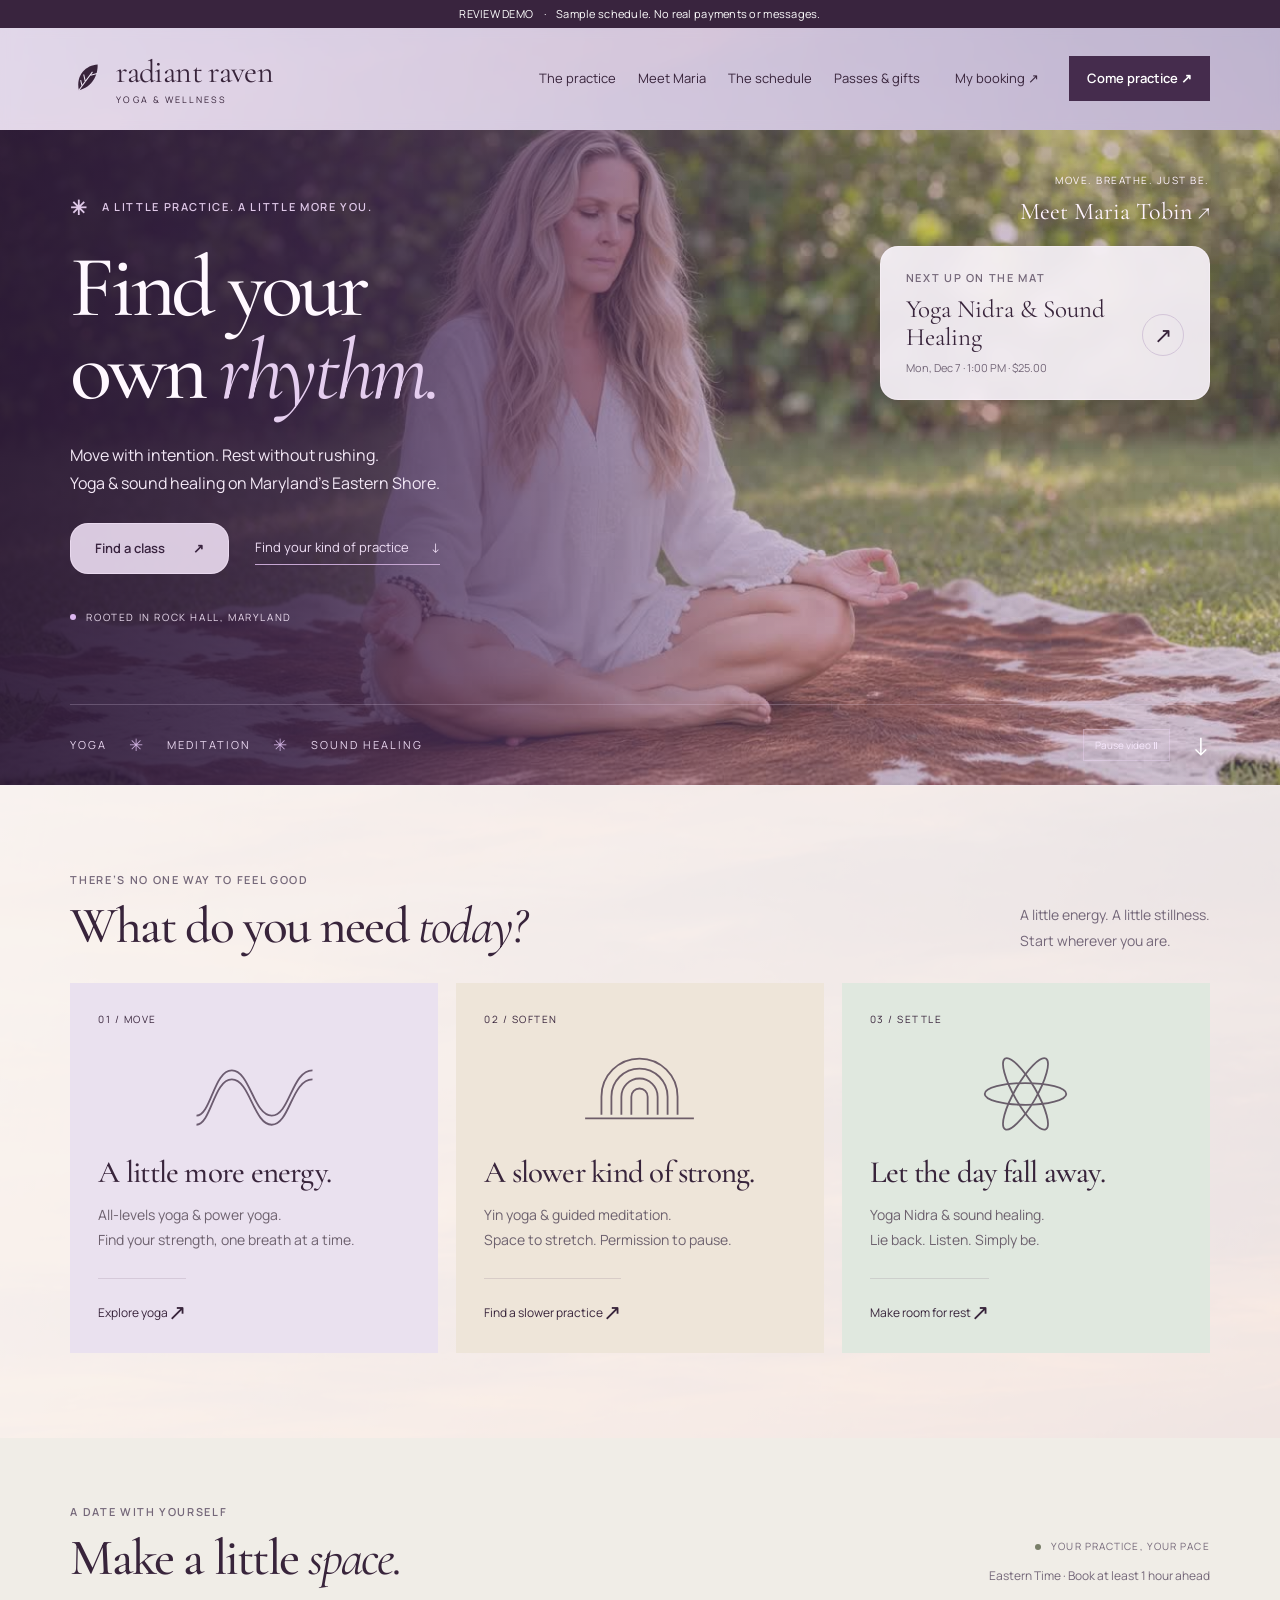
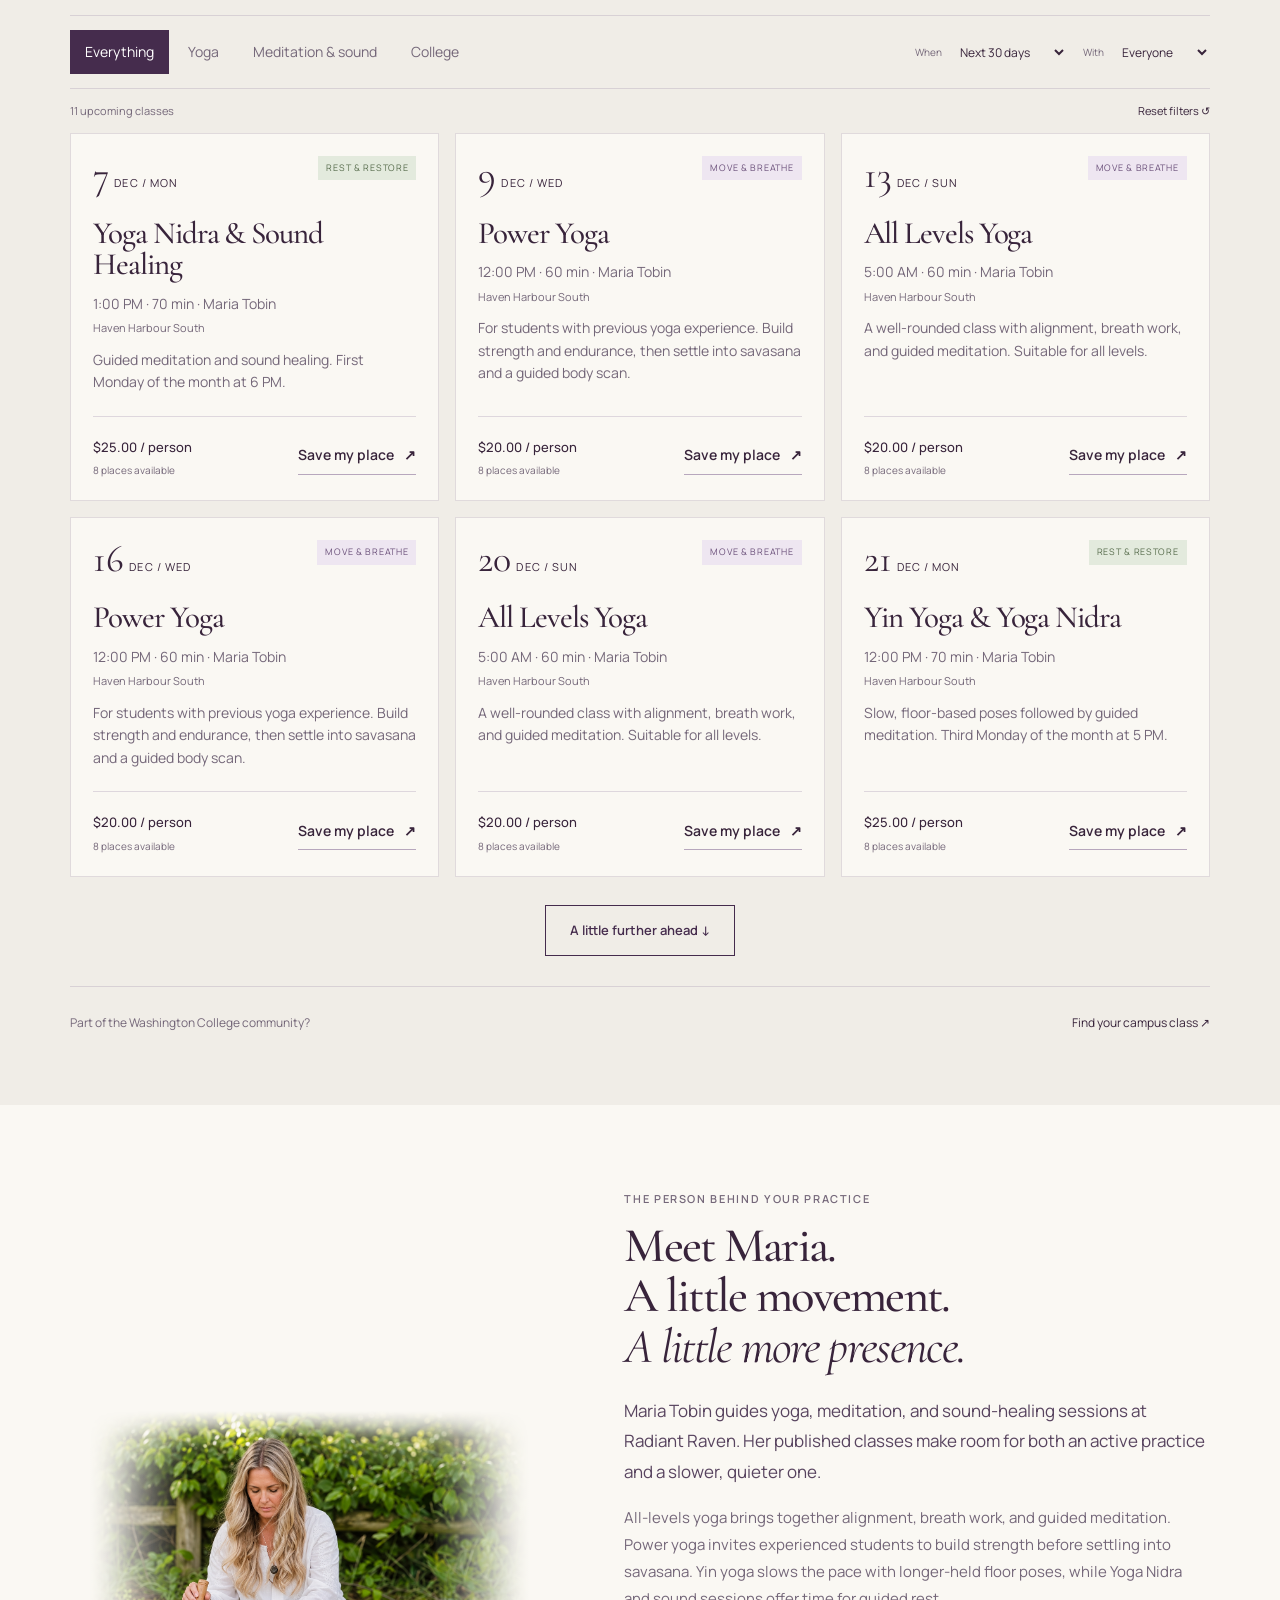
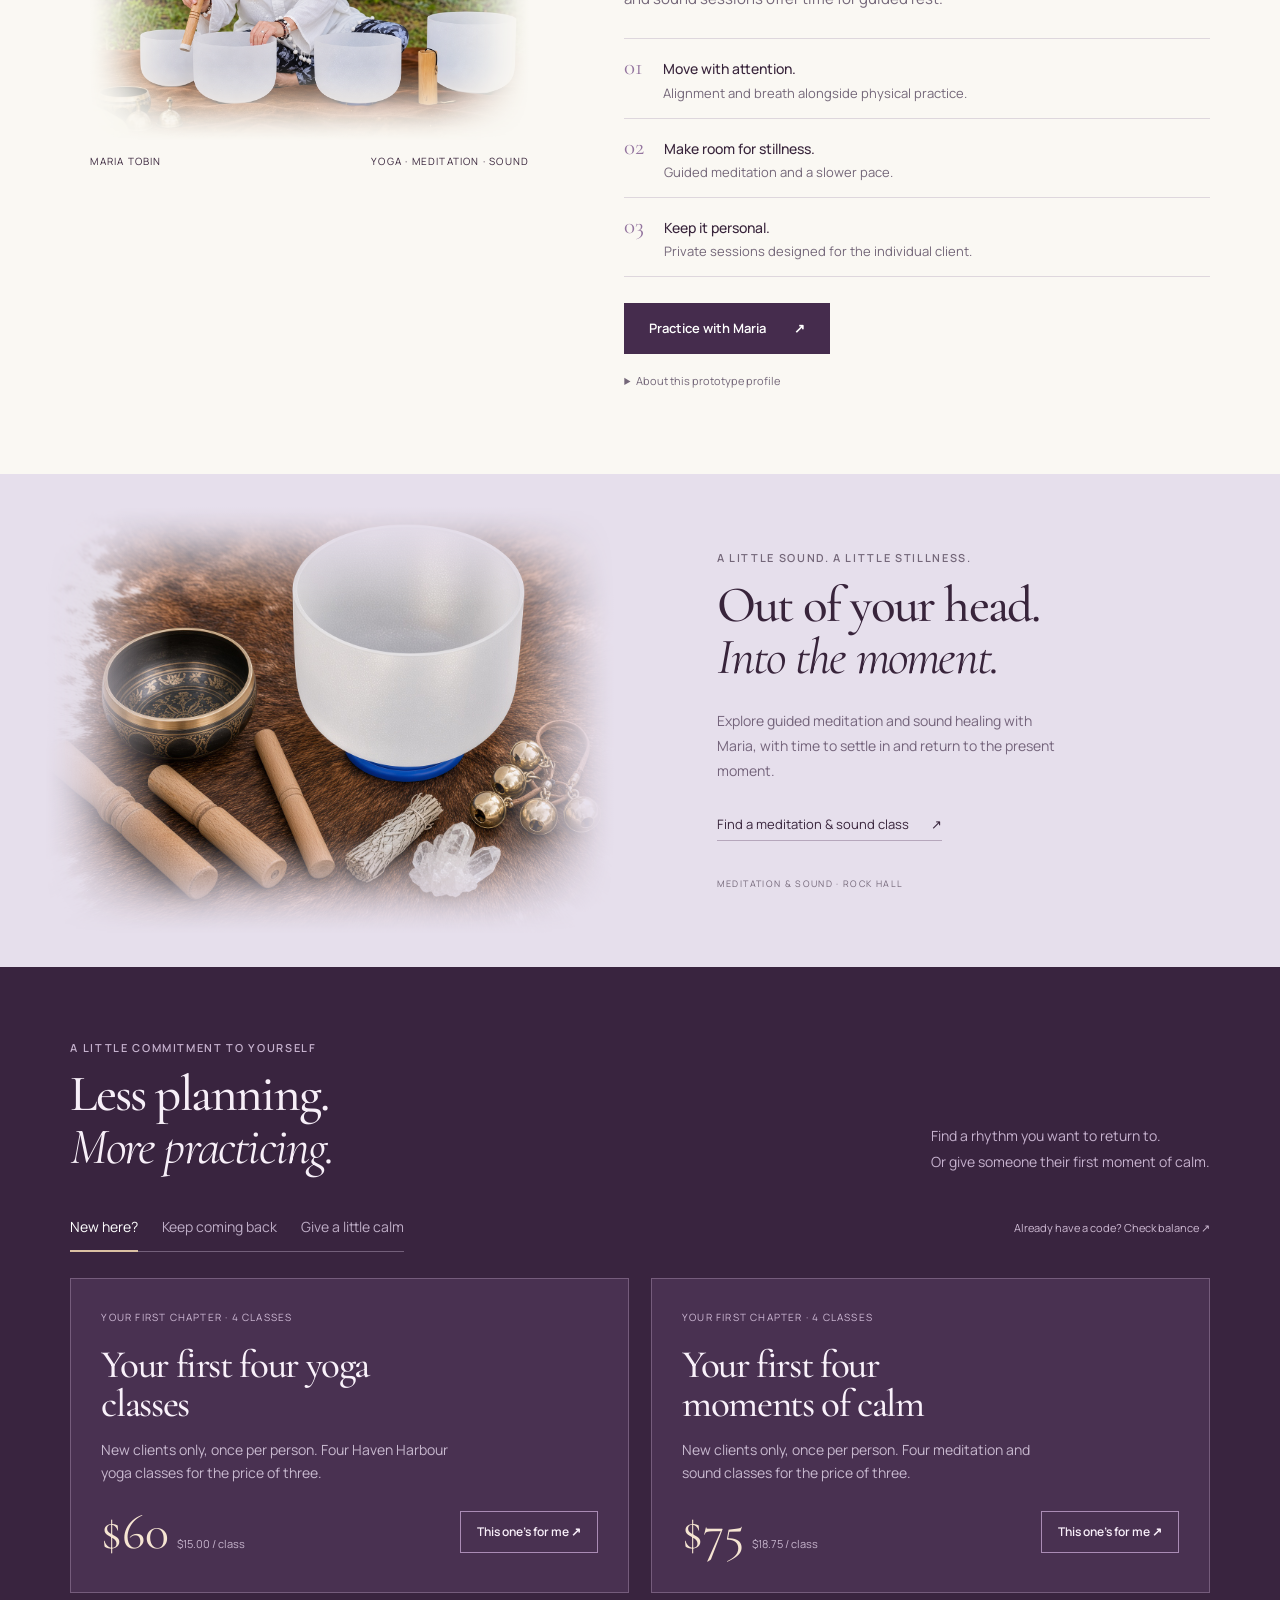
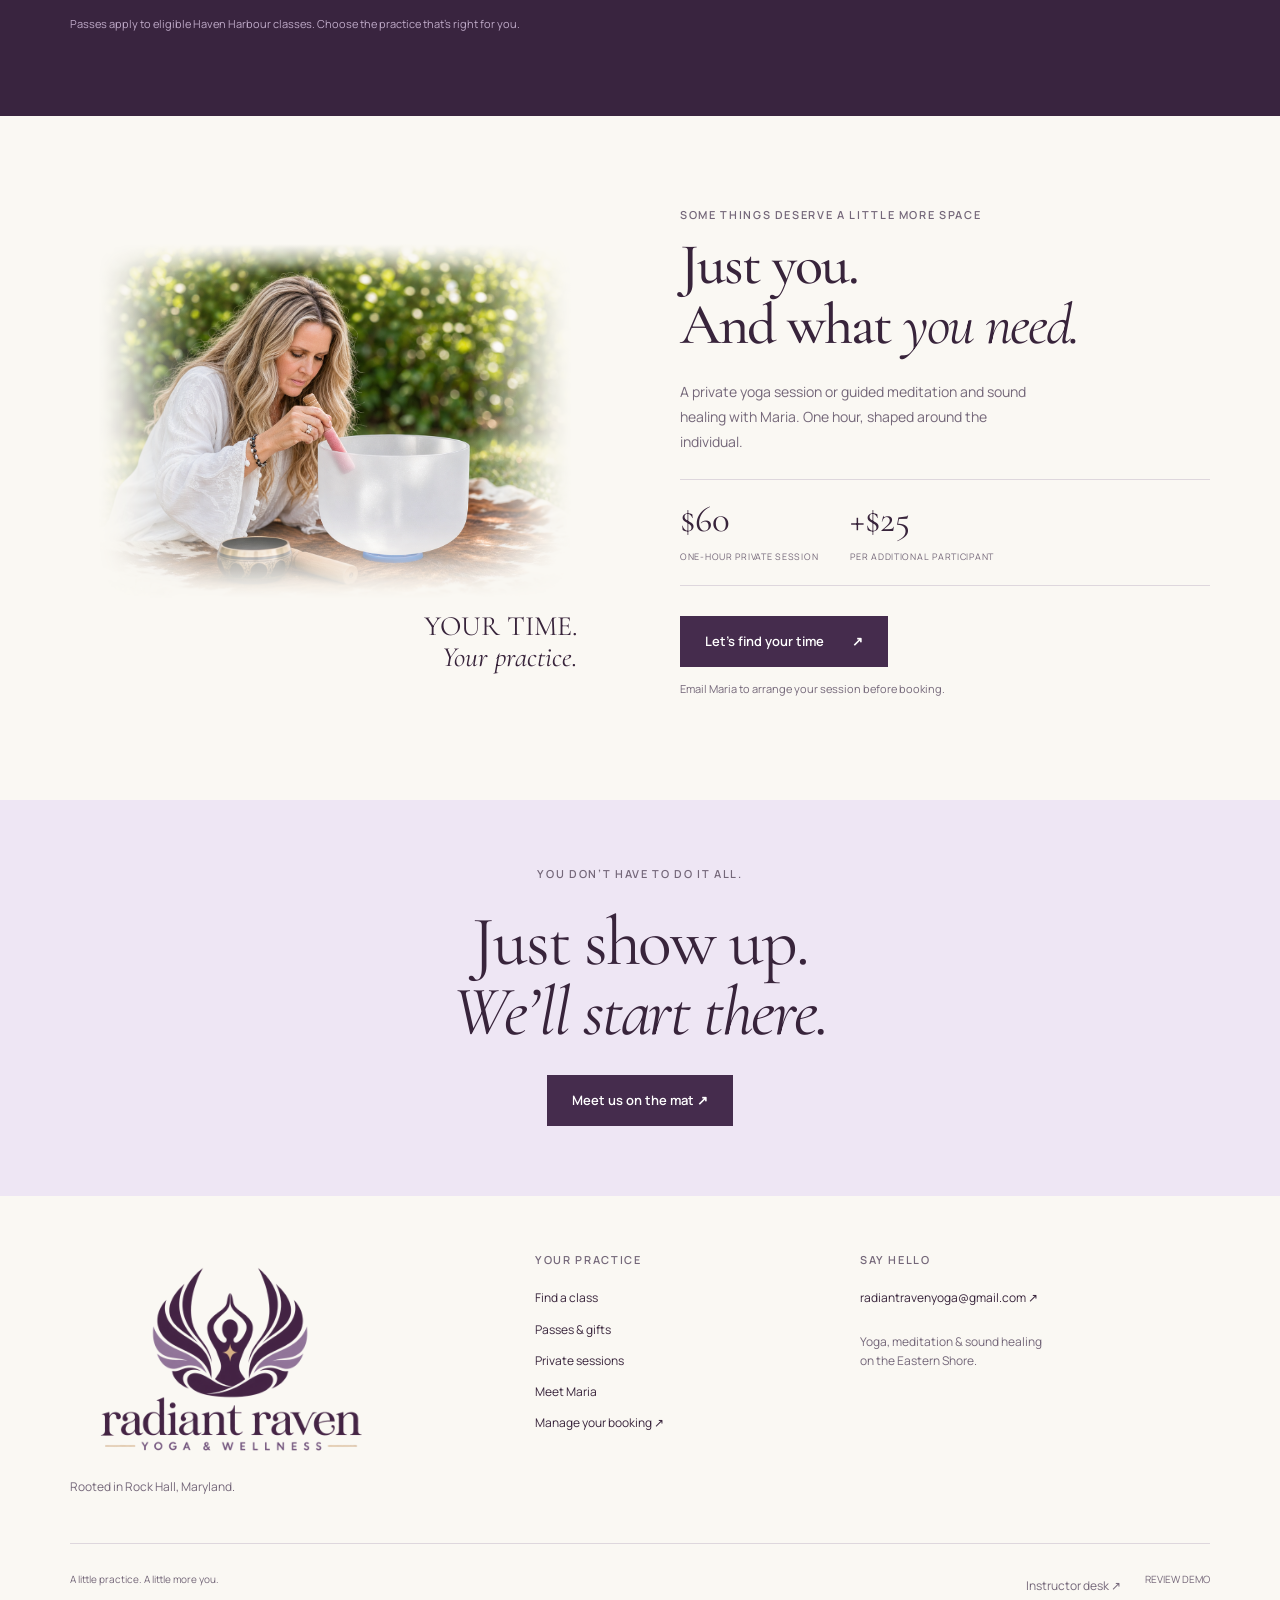
==== index.html @ 820255fc "Publish Radiant Raven client demo" ====
<!doctype html>
<html lang="en"><head><meta name="robots" content="noindex,nofollow"><meta charset="utf-8"><meta name="viewport" content="width=device-width,initial-scale=1"><title>Radiant Raven · Find your own rhythm</title><meta name="description" content="Yoga, meditation and sound healing by the water in Rock Hall, Maryland. Find your practice and reserve a class."><link rel="icon" href="./assets/favicon.svg"><link rel="stylesheet" href="./style.css"><link rel="stylesheet" href="./makeover.css"></head>
<body class="rr-makeover"><div class="preview-banner">REVIEW DEMO <span>·</span> Sample schedule. No real payments or messages.</div>
<div class="atmosphere"><div class="cloud-parallax" aria-hidden="true"><div class="cloud-drift"></div></div><div class="sky-tint" aria-hidden="true"></div><header class="site-header"><a class="brand" href="./index.html" aria-label="Radiant Raven home"><svg class="raven-mark" viewBox="0 0 48 48" aria-hidden="true"><path d="M10 38C8 17 24 6 39 7c-1 13-10 29-29 31Z" fill="currentColor"/><path d="m10 38 21-22M20 28l-1-10m9 2 9-1M15 33l-1-8" fill="none" stroke="#eee6f4" stroke-width="1.4"/></svg><span>radiant raven<small>YOGA & WELLNESS</small></span></a><nav aria-label="Main navigation"><a href="#practice">The practice</a><a href="#about">Meet Maria</a><a href="#schedule">The schedule</a><a href="#passes">Passes & gifts</a></nav><button class="quiet" id="manage">My booking <span>↗</span></button><a class="button header-book" href="#schedule">Come practice ↗</a></header>
<section class="reveal-hero video-hero" aria-labelledby="hero-title"><div class="hero-video-backdrop" aria-hidden="true"><video id="hero-video" autoplay muted loop playsinline preload="metadata" poster="./assets/hero-video-poster-v1.jpg"><source src="./assets/radient-yoga-banner.mp4" type="video/mp4"></video></div><div class="hero-purple-wash" aria-hidden="true"></div><div class="hero-text-shade" aria-hidden="true"></div><div class="hero-copy"><p class="eyebrow"><span class="tiny-sun">✳</span> A LITTLE PRACTICE. A LITTLE MORE YOU.</p><h1 id="hero-title">Find your<br>own <em>rhythm.</em></h1><p class="hero-description">Move with intention. Rest without rushing.<br>Yoga & sound healing on Maryland’s Eastern Shore.</p><div class="hero-actions"><a class="button" href="#schedule">Find a class <span>↗</span></a><a class="text-link" href="#practice">Find your kind of practice <span>↓</span></a></div><div class="hero-location"><span class="location-dot"></span> ROOTED IN ROCK HALL, MARYLAND</div></div><div class="hero-visual video-hero-aside"><div class="video-founder-label"><span>MOVE. BREATHE. JUST BE.</span><a href="#about">Meet Maria Tobin ↗</a></div><div class="next-practice" id="next-practice"><span class="eyebrow">YOUR NEXT MOMENT</span><p>Finding the next class…</p></div></div><div class="hero-bottom"><span>YOGA</span><i>✳</i><span>MEDITATION</span><i>✳</i><span>SOUND HEALING</span><button class="motion-toggle" id="motion-toggle" aria-pressed="false">Pause video <span>Ⅱ</span></button><a href="#practice" aria-label="Explore your practice">↓</a></div></section>
<section id="practice" class="practice-section"><div class="section-top"><div><p class="eyebrow">THERE’S NO ONE WAY TO FEEL GOOD</p><h2>What do you need <em>today?</em></h2></div><p class="section-description">A little energy. A little stillness.<br>Start wherever you are.</p></div><div class="practice-grid"><button class="practice-card move" data-practice="yoga"><span class="practice-number">01 / MOVE</span><svg viewBox="0 0 160 90" aria-hidden="true"><path d="M16 70c16 0 19-50 39-50s24 50 44 50 22-50 45-50M16 80c16 0 19-50 39-50s24 50 44 50 22-50 45-50" fill="none" stroke="currentColor" stroke-width="2"/></svg><h3>A little more energy.</h3><p>All-levels yoga & power yoga.<br>Find your strength, one breath at a time.</p><span class="practice-link">Explore yoga <b>↗</b></span></button><button class="practice-card soften" data-service="yin"><span class="practice-number">02 / SOFTEN</span><svg viewBox="0 0 160 90" aria-hidden="true"><path d="M20 73h120M38 69V49a42 42 0 0 1 84 0v20M49 69V49a31 31 0 0 1 62 0v20M60 69V49a20 20 0 0 1 40 0v20M71 69V49a9 9 0 0 1 18 0v20" fill="none" stroke="currentColor" stroke-width="2"/></svg><h3>A slower kind of strong.</h3><p>Yin yoga & guided meditation.<br>Space to stretch. Permission to pause.</p><span class="practice-link">Find a slower practice <b>↗</b></span></button><button class="practice-card settle" data-service="nidra"><span class="practice-number">03 / SETTLE</span><svg viewBox="0 0 160 90" aria-hidden="true"><g fill="none" stroke="currentColor" stroke-width="2"><ellipse cx="80" cy="46" rx="45" ry="12"/><ellipse cx="80" cy="46" rx="45" ry="12" transform="rotate(60 80 46)"/><ellipse cx="80" cy="46" rx="45" ry="12" transform="rotate(120 80 46)"/></g></svg><h3>Let the day fall away.</h3><p>Yoga Nidra & sound healing.<br>Lie back. Listen. Simply be.</p><span class="practice-link">Make room for rest <b>↗</b></span></button></div></section>
</div><main id="customer"><section id="schedule" class="schedule-section"><div class="section-top"><div><p class="eyebrow">A DATE WITH YOURSELF</p><h2>Make a little <em>space.</em></h2></div><div class="schedule-note"><span class="live-dot"></span> YOUR PRACTICE, YOUR PACE<p>Eastern Time · Book at least 1 hour ahead</p></div></div><div class="schedule-toolbar"><div class="filters" role="group" aria-label="Class filters"><button class="filter active" data-filter="all" aria-pressed="true">Everything</button><button class="filter" data-filter="yoga" aria-pressed="false">Yoga</button><button class="filter" data-filter="sound" aria-pressed="false">Meditation & sound</button><button class="filter" data-filter="college" aria-pressed="false">College</button></div><div class="schedule-selects"><label>When<select id="date-range"><option value="30">Next 30 days</option><option value="7">Next 7 days</option><option value="all">All dates</option></select></label><label>With<select id="instructor"><option value="all">Everyone</option><option value="maria">Maria</option><option value="laura">Laura</option></select></label></div></div><div class="schedule-summary"><span id="schedule-count">Loading the schedule…</span><button id="reset-filters" class="quiet">Reset filters ↺</button></div><div id="class-list" aria-live="polite" class="class-list"></div><button id="more" class="button secondary more">A little further ahead <span>↓</span></button><div class="college-note">Part of the Washington College community? <button id="college-link" class="quiet">Find your campus class ↗</button></div></section>
<section id="about" class="about-maria" aria-labelledby="about-title"><div class="about-maria-visual"><div class="about-photo"><img src="./assets/radiant-seated-expanded-v1.png" alt="AI-expanded portrait of Maria with several crystal singing bowls" loading="lazy"></div><div class="about-photo-caption"><span>MARIA TOBIN</span><span>YOGA · MEDITATION · SOUND</span></div></div><div class="about-maria-copy"><p class="eyebrow">THE PERSON BEHIND YOUR PRACTICE</p><h2 id="about-title">Meet Maria.<br>A little movement.<br><em>A little more presence.</em></h2><p class="about-intro">Maria Tobin guides yoga, meditation, and sound-healing sessions at Radiant Raven. Her published classes make room for both an active practice and a slower, quieter one.</p><p>All-levels yoga brings together alignment, breath work, and guided meditation. Power yoga invites experienced students to build strength before settling into savasana. Yin yoga slows the pace with longer-held floor poses, while Yoga Nidra and sound sessions offer time for guided rest.</p><div class="methodology"><div><span>01</span><p><strong>Move with attention.</strong>Alignment and breath alongside physical practice.</p></div><div><span>02</span><p><strong>Make room for stillness.</strong>Guided meditation and a slower pace.</p></div><div><span>03</span><p><strong>Keep it personal.</strong>Private sessions designed for the individual client.</p></div></div><a class="button" id="practice-maria" href="#schedule">Practice with Maria <span>↗</span></a><details class="about-source-note"><summary>About this prototype profile</summary><p>This is editorial prototype copy based on <a href="https://app.acuityscheduling.com/schedule/453cccf0" target="_blank" rel="noopener">Radiant Raven’s public class descriptions</a>, not a personal quotation. A founder biography, ownership role, qualifications still need Maria’s confirmation. No personal history or credentials have been invented.</p></details></div></section>
<section class="waterside"><div class="waterside-photo"><img src="./assets/radiant-tools.jpg" alt="Crystal and metal singing bowls, wooden mallets, bells, and a quartz crystal" loading="lazy"></div><div class="waterside-copy"><p class="eyebrow">A LITTLE SOUND. A LITTLE STILLNESS.</p><h2>Out of your head.<br><em>Into the moment.</em></h2><p>Explore guided meditation and sound healing with Maria, with time to settle in and return to the present moment.</p><a href="#schedule" class="text-link">Find a meditation & sound class <span>↗</span></a><span class="waterside-caption">MEDITATION & SOUND · ROCK HALL</span></div></section>
<section id="passes" class="passes-section"><div class="section-top"><div><p class="eyebrow">A LITTLE COMMITMENT TO YOURSELF</p><h2>Less planning.<br><em>More practicing.</em></h2></div><p class="section-description">Find a rhythm you want to return to.<br>Or give someone their first moment of calm.</p></div><div class="pass-controls"><div class="pass-tabs" role="group" aria-label="Choose a pass category"><button data-products="intro" class="active" aria-pressed="true">New here?</button><button data-products="regular" aria-pressed="false">Keep coming back</button><button data-products="gift" aria-pressed="false">Give a little calm</button></div><button class="quiet" id="balance">Already have a code? Check balance ↗</button></div><div id="products" class="products"></div><p class="pass-footnote">Passes apply to eligible Haven Harbour classes. Choose the practice that’s right for you.</p></section>
<section id="private" class="private-section"><div class="private-portrait"><img src="./assets/radiant-private-expanded-v1.png" alt="AI-expanded prototype photograph of Maria with a crystal singing bowl" loading="lazy"><span>YOUR TIME.<br><em>Your practice.</em></span></div><div class="private-copy"><p class="eyebrow">SOME THINGS DESERVE A LITTLE MORE SPACE</p><h2>Just you.<br>And what <em>you need.</em></h2><p>A private yoga session or guided meditation and sound healing with Maria. One hour, shaped around the individual.</p><div class="private-pricing"><div><strong>$60</strong><span>ONE-HOUR PRIVATE SESSION</span></div><div><strong>+$25</strong><span>PER ADDITIONAL PARTICIPANT</span></div></div><a class="button" href="mailto:radiantravenyoga@gmail.com">Let’s find your time <span>↗</span></a><p class="subtle">Email Maria to arrange your session before booking.</p></div></section>
<section class="closing-note"><p class="eyebrow">YOU DON’T HAVE TO DO IT ALL.</p><p>Just show up.<br><em>We’ll start there.</em></p><a class="button" href="#schedule">Meet us on the mat ↗</a></section></main>
<footer class="site-footer" id="footer"><div class="footer-brand"><a class="footer-logo-link" href="./index.html" aria-label="Radiant Raven Yoga and Wellness home"><img class="footer-logo" src="./assets/radiant-raven-logo-v2.png?v=footer-20261014" alt="Radiant Raven Yoga and Wellness — meditation figure and raven wings"></a><p>Rooted in Rock Hall, Maryland.</p></div><div><p class="eyebrow">YOUR PRACTICE</p><a href="#schedule">Find a class</a><a href="#passes">Passes & gifts</a><a href="#private">Private sessions</a><a href="#about">Meet Maria</a><button class="quiet" id="manage-footer">Manage your booking ↗</button></div><div><p class="eyebrow">SAY HELLO</p><a href="mailto:radiantravenyoga@gmail.com">radiantravenyoga@gmail.com ↗</a><p class="subtle">Yoga, meditation & sound healing<br>on the Eastern Shore.</p></div><div class="footer-bottom"><span>A little practice. A little more you.</span><a href="./owner-demo.html">Instructor desk ↗</a><span>REVIEW DEMO</span></div></footer>
<div class="mobile-dock"><a href="#schedule">Find a class ↗</a><button id="mobile-manage">My booking</button></div><dialog id="modal"><button class="close quiet" aria-label="Close dialog">×</button><div id="modal-content"></div></dialog><div id="toast" role="status"></div><script src="./demo-catalog.js"></script><script src="./demo-api.js"></script><script src="./app.js"></script><script src="./atmosphere.js"></script></body></html>
---- style.css ----
@import url('https://fonts.googleapis.com/css2?family=DM+Sans:wght@400;500;600;700&family=Playfair+Display:wght@400;500&display=swap');
:root{--ink:#243b39;--muted:#637571;--paper:#faf8f2;--green:#254b49;--line:#d9ded4;--cream:#efebdf;--gold:#b39158;--white:#fff;--serif:'Playfair Display',Georgia,serif;--sans:'DM Sans',Arial,sans-serif}*{box-sizing:border-box}html{scroll-behavior:smooth;scroll-padding-top:30px}body{margin:0;background:var(--paper);color:var(--ink);font:16px/1.6 var(--sans)}a{color:inherit}button,input,select,textarea{font:inherit}button,a,input,select,textarea{touch-action:manipulation}button{cursor:pointer}button:disabled{opacity:.55;cursor:not-allowed}a:focus-visible,button:focus-visible,input:focus-visible,select:focus-visible,textarea:focus-visible{outline:3px solid var(--gold);outline-offset:4px}.preview-banner{text-align:center;background:var(--green);color:#fff;padding:7px 16px;font-size:12px;letter-spacing:.06em}header{max-width:1240px;margin:auto;padding:24px 40px;display:flex;align-items:center;gap:36px;border-bottom:1px solid var(--line)}.brand{display:flex;align-items:center;gap:14px;text-decoration:none;font:26px var(--serif);white-space:nowrap}.brand img{width:66px;height:70px;object-fit:contain;mix-blend-mode:multiply}.brand small{display:block;font:10px var(--sans);letter-spacing:.24em;margin-top:8px}nav{display:flex;gap:28px;margin-left:auto;font-size:14px}nav a{text-decoration:none}nav a.active{border-bottom:1px solid var(--green)}.quiet{border:0;background:none;color:var(--ink);padding:8px 0;font-size:14px}header>.quiet{margin-left:20px}main{max-width:1160px;margin:auto;padding:0 32px}h1,h2,h3{font-family:var(--serif);font-weight:400;line-height:1.15}h1{font-size:clamp(38px,4.6vw,60px);letter-spacing:-.025em;margin:18px 0 22px}h2{font-size:36px;margin:9px 0 24px}h3{font-size:26px;margin:0 0 10px}.eyebrow{font-size:12px;font-weight:600;letter-spacing:.16em;color:#697b68;margin:0}.intro{display:grid;grid-template-columns:1.15fr 1fr;align-items:center;gap:70px;padding:55px 0 64px}.lead{color:var(--muted);font-size:17px;margin:0 0 28px}.button{display:inline-flex;align-items:center;justify-content:center;gap:28px;background:var(--green);color:white;border:1px solid var(--green);border-radius:5px;padding:13px 20px;text-decoration:none;font-size:14px;font-weight:600}.button.secondary{background:transparent;color:var(--green)}.photo-frame{position:relative;height:315px;border-radius:50% 50% 4px 4px;overflow:hidden;background:var(--cream)}.photo-frame img{width:100%;height:100%;object-fit:cover;object-position:50% 66%;filter:saturate(.65)}.photo-caption{position:absolute;bottom:20px;left:22px;color:white;font:italic 20px var(--serif);text-shadow:0 1px 6px #333}.section-top{display:flex;justify-content:space-between;align-items:center;gap:20px}.subtle{font-size:14px;color:var(--muted)}.section-top .subtle{text-align:right}.filters{display:flex;align-items:center;gap:8px;border-bottom:1px solid var(--line);padding-bottom:20px;flex-wrap:wrap}.filter{background:none;border:1px solid transparent;border-radius:30px;padding:8px 15px;font-size:14px;color:var(--muted)}.filter.active{background:var(--green);color:white}.instructor-filter{margin-left:auto;font-size:14px}.instructor-filter select{border:0;background:transparent;color:var(--ink);margin-left:8px}.class-row{display:grid;grid-template-columns:82px 1fr 145px 98px;align-items:center;gap:24px;padding:24px 0;border-bottom:1px solid var(--line)}.date-box{padding:10px 0;border-right:1px solid var(--line);text-align:center}.date-box span{display:block;font-size:12px;letter-spacing:.1em;text-transform:uppercase}.date-box b{display:block;font:32px var(--serif)}.class-row h3{font:22px var(--serif);margin:4px 0 6px}.class-meta{font-size:14px;color:var(--muted)}.type-label{font-size:11px;letter-spacing:.12em;text-transform:uppercase;color:#6c7866}.time-box{font-size:15px}.time-box small{display:block;color:var(--muted);font-size:13px}.row-action{display:flex;flex-direction:column;align-items:flex-end;gap:4px}.row-action .button{padding:9px 17px;gap:10px}.row-action small{font-size:12px;color:var(--muted)}.more{display:block;margin:20px auto 0}.passes-section{margin:65px -32px 0;padding:42px 32px;background:var(--cream);border-radius:8px}.products{display:grid;grid-template-columns:repeat(3,1fr);gap:16px}.product{border:1px solid #d5d5c9;background:var(--paper);border-radius:5px;padding:22px;display:flex;flex-direction:column}.product h3{font-size:23px;margin:12px 0}.product p{font-size:14px;color:var(--muted);margin:0 0 18px}.product-bottom{display:flex;align-items:center;justify-content:space-between;margin-top:auto;gap:12px}.price{font:28px var(--serif)}.product .button{padding:8px 14px;font-size:13px}.private-section{display:grid;grid-template-columns:1fr 1.25fr;gap:65px;align-items:center;padding:70px 0}.private-section p{color:var(--muted)}.private-art{height:270px;border-radius:6px;overflow:hidden}.private-art img{width:100%;height:100%;object-fit:cover;filter:saturate(.7)}footer{max-width:1240px;margin:auto;border-top:1px solid var(--line);padding:28px 40px;display:flex;align-items:center;gap:26px;flex-wrap:wrap;font-size:13px}footer>span{font:19px var(--serif);margin-right:auto}footer small{display:block;font:12px var(--sans);margin-top:6px;color:var(--muted)}footer a{text-decoration:none}dialog{border:0;border-radius:12px;background:var(--paper);color:var(--ink);padding:35px;width:min(630px,calc(100% - 28px));max-height:90vh;box-shadow:0 20px 100px #182c3940}dialog::backdrop{background:#163d396e;backdrop-filter:blur(3px)}.close{position:absolute;right:18px;top:8px;font-size:28px;padding:4px}.modal-summary{padding:16px;background:var(--cream);border-radius:6px;margin:20px 0;font-size:14px}.form-grid{display:grid;grid-template-columns:1fr 1fr;gap:14px}label{display:block;font-size:14px}input,select,textarea{width:100%;border:1px solid #bdc9bf;border-radius:4px;background:#fff;color:var(--ink);padding:10px;margin:5px 0 12px}input[type=checkbox]{width:18px;min-width:18px;margin:4px 8px 0 0}.check{display:flex;align-items:start;margin:12px 0}.check span{flex:1}details{margin:12px 0;font-size:14px}summary{cursor:pointer}details p{color:var(--muted)}.total{border-top:1px solid var(--line);padding:15px 0;display:flex;justify-content:space-between}.error{color:#96372e;font-size:14px}.notice{background:#e9eedf;padding:13px 16px;font-size:14px;border-left:3px solid var(--gold);border-radius:2px;margin:15px 0}.success-mark{font-size:32px;color:var(--green)}.full{width:100%}#toast{position:fixed;bottom:25px;left:50%;transform:translateX(-50%);background:var(--green);color:white;padding:12px 20px;border-radius:5px;display:none;max-width:90vw;z-index:10}.admin-main{max-width:1240px;padding:34px 40px;margin:auto}.admin-nav{display:flex;gap:10px;flex-wrap:wrap;margin:24px 0}.admin-nav button{border:1px solid var(--line);background:white;border-radius:5px;padding:8px 18px}.admin-nav button.active{background:var(--green);color:white}.stats{display:grid;grid-template-columns:repeat(4,1fr);gap:15px}.stat{padding:20px;border:1px solid var(--line);background:white;border-radius:6px}.stat b{display:block;font:30px var(--serif)}.stat span{font-size:13px;color:var(--muted)}.table-wrap{overflow:auto}table{border-collapse:collapse;width:100%;font-size:14px}th{text-align:left;color:var(--muted);font-weight:500;padding:14px 10px;border-bottom:1px solid var(--line)}td{padding:14px 10px;border-bottom:1px solid var(--line)}.tag{font-size:12px;border-radius:4px;background:var(--cream);padding:4px 7px;white-space:nowrap}.admin-columns{display:grid;grid-template-columns:1fr 1fr;gap:32px}.panel{padding:25px;border:1px solid var(--line);border-radius:7px;background:white;margin:20px 0}.panel h3{font-size:26px}.login-panel{max-width:470px;margin:60px auto}.empty{padding:40px 20px;text-align:center;color:var(--muted)}.danger{color:#953d30}.notes{max-width:850px;margin:auto;padding:45px 30px}.notes li{margin:10px 0}.notes h2{margin-top:35px;font-size:30px}@media(max-width:900px){header{padding:18px 24px;gap:15px}nav{gap:15px}header>.quiet{display:none}.intro{gap:30px}.products{grid-template-columns:repeat(2,1fr)}.class-row{gap:15px;grid-template-columns:70px 1fr 110px 84px}.private-section{gap:30px}.stats{grid-template-columns:repeat(2,1fr)}}@media(max-width:620px){header{flex-wrap:wrap}.brand{font-size:23px}.brand img{width:48px;height:52px}nav{width:100%;justify-content:space-between;margin:5px 0 0;font-size:14px}main{padding:0 20px}.intro{grid-template-columns:1fr;padding:32px 0;gap:25px}h1{font-size:40px}.photo-frame{height:190px;border-radius:70px 70px 4px 4px}.intro .lead{font-size:16px}h2{font-size:29px}.section-top{align-items:flex-start}.section-top .subtle{font-size:12px}.filters{gap:2px}.filter{font-size:13px;padding:8px 10px}.instructor-filter{margin-left:0;width:100%;margin-top:10px;display:flex;align-items:center;gap:10px}.instructor-filter select{width:auto;margin:0}.class-row{grid-template-columns:55px 1fr 77px;gap:12px;padding:20px 0}.class-row h3{font-size:20px}.date-box b{font-size:28px}.class-meta{font-size:12px}.time-box{grid-column:2;grid-row:auto;font-size:13px;margin-top:-7px}.time-box small{display:inline;margin-left:8px;font-size:12px}.row-action{grid-column:3;grid-row:1/3}.row-action .button{padding:8px 13px}.row-action small{font-size:11px}.passes-section{margin:36px -20px 0;padding:30px 20px}.passes-section .section-top{display:block}.products{grid-template-columns:1fr;gap:12px}.private-section{grid-template-columns:1fr;padding:40px 0;gap:25px}.private-art{height:210px}footer{padding:25px 20px;gap:15px;display:block}footer a{display:block;margin-top:16px}dialog{padding:30px 20px}.form-grid{grid-template-columns:1fr;gap:0}.admin-main{padding:25px 20px}.admin-columns{grid-template-columns:1fr}.stats{gap:8px}.stat{padding:15px}.preview-banner{font-size:10px}}
.admin-title{font-size:42px}
/* Keep the booking schedule close to the top of the page. */
@media(min-width:621px){header{padding-top:16px;padding-bottom:16px}.intro{padding-top:30px;padding-bottom:36px;gap:50px}.intro h1{font-size:46px;line-height:1.13;margin:14px 0 16px}.intro .lead{font-size:16px;margin-bottom:20px}.photo-frame{height:245px}}
---- makeover.css ----
@import url('https://fonts.googleapis.com/css2?family=Cormorant+Garamond:ital,wght@0,400;0,500;0,600;1,400;1,500&family=Manrope:wght@400;500;600;700&display=swap');
.rr-makeover{--ink:#38243b;--muted:#746779;--paper:#faf8f3;--green:#452c4d;--line:#ded7dd;--cream:#ece4f1;--gold:#b97656;--serif:'Cormorant Garamond',Georgia,serif;--sans:'Manrope',Arial,sans-serif;font-family:var(--sans);background:var(--paper)}.rr-makeover [hidden]{display:none!important}.rr-makeover h1,.rr-makeover h2,.rr-makeover h3{font-family:var(--serif);font-weight:500;letter-spacing:-.035em}.rr-makeover em{font-weight:400}.rr-makeover .eyebrow{font-size:11px;font-weight:600;letter-spacing:.15em;color:var(--muted)}.rr-makeover .preview-banner{background:#39243e;font-size:11px;letter-spacing:.025em;padding:5px}.preview-banner span{margin:0 8px}.rr-makeover .site-header{max-width:none;padding:24px 5.5%;border:0;gap:30px;background:#eee6f4}.rr-makeover .brand{font:32px var(--serif);letter-spacing:-.02em;gap:10px}.raven-mark{width:36px;height:43px;transform:rotate(-7deg)}.rr-makeover .brand small{font:9px var(--sans);letter-spacing:.23em;margin-top:2px}.rr-makeover nav{font-size:13px;gap:28px}.rr-makeover nav a{position:relative}.rr-makeover nav a:after{content:'';position:absolute;left:0;bottom:-5px;width:0;height:1px;background:var(--ink);transition:width .2s}.rr-makeover nav a:hover:after{width:100%}.rr-makeover .button{border-radius:0;padding:14px 24px;font-size:13px;gap:28px;transition:background .2s,transform .2s}.rr-makeover .button:hover{background:#64436d;transform:translateY(-2px);color:white}.rr-makeover .button.secondary:hover{background:var(--green);color:white}.rr-makeover .header-book{padding:11px 17px;gap:12px}.rr-makeover header>.quiet{font-size:13px;margin-left:5px;white-space:nowrap}.rr-makeover main{max-width:none;padding:0}.reveal-hero{background:#eee6f4;position:relative;display:grid;grid-template-columns:1.12fr 1fr;gap:40px;padding:42px 5.5% 0;overflow:hidden}.hero-copy{position:relative;z-index:1;padding:25px 0 50px}.rr-makeover .reveal-hero h1{font-size:clamp(70px,8.3vw,122px);line-height:.91;margin:24px 0 28px;letter-spacing:-.05em}.reveal-hero h1 em{color:#7d648b}.hero-description{font-size:16px;line-height:1.75;color:#66546d;margin-bottom:26px}.hero-actions{display:flex;align-items:center;gap:26px}.text-link{font-size:13px;text-decoration:none;border-bottom:1px solid #b6a7bc;padding:6px 0;display:inline-flex;gap:22px;align-items:center}.hero-location{font-size:10px;letter-spacing:.16em;display:flex;align-items:center;gap:10px;margin-top:35px}.location-dot,.live-dot{width:6px;height:6px;border-radius:50%;background:#9b745f;display:inline-block}.tiny-sun{font-size:20px;vertical-align:middle;margin-right:9px}.hero-visual{position:relative;margin:8px 0 70px;padding:0 16px 0 0}.hero-photo{height:495px;border-radius:170px 170px 0 0;overflow:hidden;position:relative;background:#c8b0a6}.hero-photo img{width:100%;height:100%;object-fit:cover;object-position:50% 65%;filter:saturate(.72)}.hero-photo:after{content:'';position:absolute;inset:40% 0 0;background:linear-gradient(transparent,#34203975)}.photo-note{position:absolute;left:35px;bottom:36px;z-index:1;color:white;font:38px/1 var(--serif);letter-spacing:-.025em}.breathe-seal{position:absolute;right:-25px;top:24px;width:126px;height:126px;background:#e9c4a1;color:#684735;border-radius:50%;display:flex;align-items:center;justify-content:center;flex-direction:column;transform:rotate(13deg);z-index:2;border:1px solid #674d3420}.breathe-seal span{font-size:8px;letter-spacing:.17em}.breathe-seal svg{width:67px;height:67px;margin:3px}.next-practice{position:absolute;bottom:-35px;left:-40px;width:330px;background:var(--paper);box-shadow:0 16px 40px #39283a13;z-index:2;padding:22px 25px;border:1px solid #e8e0e7;display:grid;grid-template-columns:1fr 42px;gap:8px}.next-practice .eyebrow{grid-column:1/-1}.next-practice p{font:25px/1.1 var(--serif);margin:2px 0}.next-practice small{font-size:11px;color:var(--muted);display:block;margin-top:8px}.next-practice button{grid-column:2;grid-row:2;align-self:center;border:1px solid #d3c5d9;background:transparent;color:var(--ink);width:42px;height:42px;font-size:22px;border-radius:50%;transition:background .2s}.next-practice button:hover{background:var(--cream)}.hero-bottom{grid-column:1/-1;display:flex;align-items:center;gap:22px;border-top:1px solid #d8ccdf;padding:20px 0;font-size:11px;letter-spacing:.18em}.hero-bottom i{font-style:normal;font-size:17px;color:#9976a2}.hero-bottom a{margin-left:auto;font-size:25px;letter-spacing:0;text-decoration:none}.practice-section,.schedule-section,.private-section{padding:85px 5.5%}.rr-makeover .section-top{align-items:flex-end;margin-bottom:30px}.rr-makeover h2{font-size:clamp(38px,4vw,58px);line-height:1.03;margin:12px 0 0}.section-description{font-size:14px;color:var(--muted);line-height:1.8;margin:0}.practice-grid{display:grid;grid-template-columns:repeat(3,1fr);gap:18px}.practice-card{border:0;text-align:left;padding:28px 28px 22px;position:relative;display:flex;flex-direction:column;color:var(--ink);transition:transform .25s,box-shadow .25s;overflow:hidden}.practice-card:hover{transform:translateY(-6px);box-shadow:0 16px 26px #34253b0c}.practice-card.move{background:#eae1ef}.practice-card.soften{background:#eee5d9}.practice-card.settle{background:#e0e8df}.practice-number{font-size:10px;letter-spacing:.15em}.practice-card svg{width:145px;height:82px;align-self:center;margin:25px 0 22px;opacity:.7}.rr-makeover .practice-card h3{font-size:31px;line-height:1.08;letter-spacing:-.025em;margin:0 0 14px}.practice-card p{font:13px/1.75 var(--sans);color:#6d616e;margin:0 0 26px}.practice-link{margin-top:auto;border-top:1px solid #79627c30;padding-top:16px;font-size:12px;display:flex;justify-content:space-between;align-items:center}.practice-link b{font-size:22px;font-weight:400}.rr-makeover .schedule-section{background:#f0ede7;padding-top:65px;padding-bottom:65px}.schedule-note{font-size:10px;letter-spacing:.11em;color:var(--muted);text-align:right}.schedule-note .live-dot{background:#797f69;margin-right:7px}.schedule-note p{font-size:12px;letter-spacing:0;margin-bottom:0}.schedule-toolbar{border-top:1px solid #d8d1d5;border-bottom:1px solid #d8d1d5;display:flex;justify-content:space-between;gap:20px;align-items:center;padding:14px 0}.rr-makeover .filters{border:0;gap:4px;padding:0;flex-wrap:wrap}.rr-makeover .filter{padding:10px 14px;border-radius:0;font-size:12px}.schedule-selects{display:flex;gap:16px}.schedule-selects label{font-size:10px;color:var(--muted);display:flex;align-items:center;gap:6px}.schedule-selects select{font-size:12px;width:auto;margin:0;padding:8px 21px 8px 8px;background:transparent;border:0}.schedule-summary{display:flex;justify-content:space-between;font-size:11px;color:var(--muted);padding:13px 0}.schedule-summary .quiet{font-size:11px;padding:0}.rr-makeover .class-list{display:grid;grid-template-columns:repeat(3,1fr);gap:16px}.class-card{background:var(--paper);padding:22px;display:flex;flex-direction:column;min-height:310px;border:1px solid #e0dadc;position:relative;transition:box-shadow .2s,transform .2s}.class-card:hover{box-shadow:0 10px 24px #39293b0c;transform:translateY(-3px)}.class-card-head{display:flex;justify-content:space-between;align-items:flex-start}.class-card .date-box{border:0;padding:0;text-align:left;display:flex;align-items:baseline;gap:5px}.class-card .date-box b{font:38px var(--serif);line-height:1}.class-card .date-box span{font-size:11px;display:inline}.class-card .type-label{font-size:9px;padding:5px 8px;background:#eee6f1;color:#6b507a;letter-spacing:.08em}.class-card.sound .type-label{background:#e3eadd;color:#576c4c}.rr-makeover .class-card h3{font-size:31px;line-height:1.02;margin:24px 0 12px}.class-card .class-meta{font-size:12px}.class-card .class-meta span{display:block;font-size:11px;margin-top:4px;color:var(--muted)}.class-card .class-description{font-size:12px;color:var(--muted);line-height:1.6;margin:12px 0 22px;flex:1}.class-card-bottom{display:flex;align-items:center;justify-content:space-between;border-top:1px solid var(--line);padding-top:17px;gap:12px}.class-card-bottom strong{font-size:13px;font-weight:500}.class-card-bottom small{font-size:10px;color:var(--muted);display:block;margin-top:3px}.class-card .reserve{background:transparent;color:var(--ink);padding:7px 0;border:0;border-bottom:1px solid #b7a7bd;font-size:12px;gap:10px}.class-card .reserve:hover{background:none;color:#8b5495;transform:none}.rr-makeover .more{margin:28px auto 0}.college-note{margin-top:30px;border-top:1px solid #d8d1d5;padding-top:18px;font-size:12px;color:var(--muted);display:flex;justify-content:space-between;align-items:center}.college-note .quiet{font-size:12px}.rr-makeover .empty{grid-column:1/-1;background:var(--paper);padding:45px;font-size:14px;border:1px solid var(--line)}.waterside{display:grid;grid-template-columns:1fr 1fr;min-height:470px}.waterside-photo{max-height:530px;overflow:hidden}.waterside-photo img{width:100%;height:100%;object-fit:cover;object-position:50% 85%;filter:saturate(.65)}.waterside-copy{padding:75px 12%;background:#e6dfec;display:flex;align-items:flex-start;flex-direction:column;justify-content:center}.waterside-copy h2{font-size:51px}.waterside-copy p:not(.eyebrow){font-size:14px;color:#74647b;max-width:340px;line-height:1.8;margin:24px 0}.waterside-caption{font-size:9px;letter-spacing:.15em;margin-top:36px;color:var(--muted)}.rr-makeover .passes-section{margin:0;padding:72px 5.5%;background:#39243f;color:#f7eff8;border-radius:0}.passes-section .eyebrow,.passes-section .section-description{color:#c6b2ce}.pass-controls{display:flex;justify-content:space-between;align-items:center;gap:20px;margin-bottom:26px}.pass-tabs{display:flex;border-bottom:1px solid #735f7a;gap:24px}.pass-tabs button{font-size:13px;color:#bfaec7;background:none;border:0;border-bottom:2px solid transparent;padding:12px 0;margin-bottom:-1px}.pass-tabs button.active{color:white;border-color:#dbc0a3}.rr-makeover .passes-section .quiet{color:#cfbbd4;font-size:11px}.rr-makeover .products{grid-template-columns:repeat(2,1fr);gap:22px}.rr-makeover .product{border:1px solid #755c7c;border-radius:0;background:#493151;color:#f9f1fa;padding:30px;position:relative;min-height:250px}.product .type-label{font-size:10px;color:#cfbad6}.rr-makeover .product h3{font-size:39px;line-height:1;margin:20px 0 16px;max-width:320px}.rr-makeover .product p{color:#c8b9cf;font-size:13px;max-width:380px}.product .price{font:50px var(--serif);color:#f6e5d2}.product .price small{font:11px var(--sans);color:#c7b5cd;margin-left:8px}.rr-makeover .product .button{color:#f9f0fa;border-color:#aa8cb5;font-size:12px;gap:20px;padding:10px 16px}.pass-footnote{font-size:11px;color:#bfaac8;margin-top:22px}.rr-makeover .private-section{display:grid;grid-template-columns:1fr 1fr;gap:80px;align-items:center;padding-top:90px;padding-bottom:90px}.private-portrait{position:relative;max-width:460px;margin:0 auto;width:100%;height:510px;overflow:hidden;border-radius:180px 180px 0 0;background:#d2c5d6}.private-portrait img{width:100%;height:100%;object-fit:cover;object-position:48% 50%;filter:saturate(.72)}.private-portrait:after{content:'';position:absolute;inset:45% 0 0;background:linear-gradient(transparent,#261823a8)}.private-portrait>span{position:absolute;bottom:35px;left:35px;color:white;font:38px/1.1 var(--serif);z-index:1}.private-copy h2{font-size:58px}.private-copy>p:not(.eyebrow){font-size:14px;max-width:360px;line-height:1.8;margin:24px 0;color:var(--muted)}.private-pricing{display:flex;gap:32px;margin:25px 0 30px;border-top:1px solid var(--line);border-bottom:1px solid var(--line);padding:17px 0}.private-pricing strong{display:block;font:37px var(--serif)}.private-pricing span{font-size:9px;letter-spacing:.08em;color:var(--muted)}.private-copy .subtle{font-size:11px!important;margin:12px 0!important}.closing-note{text-align:center;background:#eee6f4;padding:65px 20px 70px;position:relative}.closing-note>p:not(.eyebrow){font:70px/1 var(--serif);letter-spacing:-.03em;margin:24px 0 28px}.rr-makeover .site-footer{max-width:none;margin:0;background:#faf8f3;padding:55px 5.5% 20px;display:grid;grid-template-columns:1.2fr .8fr 1fr;gap:45px;border:0;align-items:start}.site-footer .footer-brand .brand{font-size:36px}.footer-brand>p{font-size:12px;color:var(--muted);line-height:1.8}.footer-brand img{width:80px;mix-blend-mode:multiply}.site-footer>div>a:not(.brand),.site-footer>div>.quiet{display:block;margin-top:12px;font-size:12px;text-decoration:none;padding:0}.site-footer>div>.eyebrow{margin-bottom:20px}.site-footer .subtle{font-size:12px;margin-top:24px}.site-footer .footer-bottom{grid-column:1/-1;display:flex;gap:24px;align-items:center;border-top:1px solid var(--line);padding-top:20px;font-size:10px;color:var(--muted)}.footer-bottom>span:first-child{margin-right:auto}.site-footer .footer-bottom>a{margin:0;font-size:10px}.mobile-dock{display:none}.rr-makeover dialog{border-radius:0;width:min(660px,calc(100% - 28px));padding:40px}.rr-makeover dialog h2{font-size:43px;margin:12px 0 20px}.rr-makeover .modal-summary{border-radius:0;background:#eee6f4;border-left:2px solid #9c79ab;padding:18px 20px}.rr-makeover input,.rr-makeover select{border-radius:0}.rr-makeover .notice{background:#eee7da;border-radius:0;color:#746045}.rr-makeover dialog::backdrop{background:#28172d80;backdrop-filter:blur(6px)}.rr-makeover #toast{background:#452c4d;border-radius:0}.rr-makeover section{scroll-margin-top:24px}.practice-card:focus-visible{outline-offset:-5px}.hero-copy{animation:rise-in .65s ease-out both}.hero-visual{animation:rise-in .8s ease-out both}@keyframes rise-in{from{opacity:0;transform:translateY(18px)}to{opacity:1;transform:translateY(0)}}
@media(min-width:1600px){.site-header,.reveal-hero,.practice-section,.schedule-section,.passes-section,.private-section,.site-footer{padding-left:max(5.5%,calc((100vw - 1420px)/2))!important;padding-right:max(5.5%,calc((100vw - 1420px)/2))!important}.hero-photo{height:565px}}
@media(max-width:1100px){.rr-makeover .site-header{gap:20px}.rr-makeover .site-header nav{gap:18px}.rr-makeover .site-header>#manage{display:none}.hero-actions{gap:20px;flex-wrap:wrap}.hero-photo{height:460px}.next-practice{left:-20px;width:300px}.breathe-seal{right:-10px}.schedule-toolbar{align-items:flex-start}.schedule-selects{gap:6px;flex-direction:column}.practice-card{padding:24px}.rr-makeover .practice-card h3{font-size:28px}.private-section{gap:40px!important}.waterside-copy{padding:55px 9%}}
@media(max-width:760px){.rr-makeover .site-header{padding:18px 6%;gap:12px;flex-wrap:wrap}.rr-makeover .brand{font-size:28px}.raven-mark{width:30px;height:35px}.rr-makeover .header-book{margin-left:auto;font-size:11px;padding:9px 12px}.rr-makeover .site-header nav{order:3;width:100%;margin:10px 0 0;justify-content:space-between;gap:12px;font-size:12px}.reveal-hero{padding:25px 6% 0;grid-template-columns:1fr;gap:0}.hero-copy{padding:15px 0 26px}.rr-makeover .reveal-hero h1{font-size:78px;line-height:.92;margin:20px 0 24px}.hero-description{font-size:14px}.hero-actions{gap:20px}.hero-actions .text-link{font-size:11px}.hero-location{font-size:9px;margin-top:25px}.hero-visual{margin:10px 0 58px;padding:0 0 0 20%;}.hero-photo{height:325px;border-radius:130px 130px 0 0}.breathe-seal{width:94px;height:94px;right:auto;left:0;top:28px}.breathe-seal svg{width:48px;height:48px}.breathe-seal span{font-size:7px}.photo-note{font-size:32px;left:24px;bottom:30px}.next-practice{width:calc(100% - 18px);left:0;bottom:-30px;padding:18px 20px}.hero-bottom{gap:13px;font-size:9px;letter-spacing:.08em;padding:16px 0}.hero-bottom i{font-size:13px}.rr-makeover .practice-section,.rr-makeover .schedule-section,.rr-makeover .private-section{padding:48px 6%}.rr-makeover .section-top{display:block;margin-bottom:25px}.rr-makeover h2{font-size:42px;line-height:1}.section-description{font-size:13px;margin-top:20px}.practice-grid{grid-template-columns:1fr;gap:12px}.practice-card{padding:22px 25px;display:grid;grid-template-columns:1fr 85px;gap:0 15px}.practice-card .practice-number{grid-column:1}.practice-card svg{grid-column:2;grid-row:1/4;width:85px;margin:0;align-self:center}.rr-makeover .practice-card h3{font-size:30px;margin:17px 0 10px;grid-column:1}.practice-card p{font-size:12px;margin:0 0 17px;grid-column:1/-1}.practice-link{grid-column:1/-1;font-size:11px;padding-top:12px}.schedule-note{text-align:left;margin-top:18px;font-size:9px}.schedule-note p{font-size:11px}.schedule-toolbar{display:block;padding:10px 0}.rr-makeover .filters{gap:0}.rr-makeover .filter{font-size:11px;padding:9px 11px}.schedule-selects{flex-direction:row;justify-content:space-between;margin-top:12px;gap:10px}.schedule-selects label{font-size:10px}.schedule-selects select{font-size:11px;padding-left:3px;padding-right:4px;max-width:120px}.rr-makeover .class-list{grid-template-columns:1fr;gap:12px}.class-card{min-height:0;padding:22px}.rr-makeover .class-card h3{font-size:33px;margin:18px 0 10px}.class-card .class-description{font-size:13px;margin:14px 0 20px}.class-card-bottom strong{font-size:14px}.class-card .reserve{font-size:13px}.college-note{display:block;font-size:11px}.college-note button{display:block;margin-top:7px}.waterside{grid-template-columns:1fr;min-height:0}.waterside-photo{height:260px}.waterside-copy{padding:40px 6%}.waterside-copy h2{font-size:43px}.waterside-copy .eyebrow{font-size:9px}.rr-makeover .passes-section{padding:48px 6%}.pass-controls{display:block}.pass-tabs{gap:22px;margin:25px 0 16px}.pass-tabs button{font-size:11px;white-space:nowrap}.rr-makeover .products{grid-template-columns:1fr}.rr-makeover .product{padding:25px;min-height:250px}.rr-makeover .product h3{font-size:39px}.rr-makeover .private-section{grid-template-columns:1fr;gap:30px!important}.private-portrait{height:390px;width:90%;border-radius:140px 140px 0 0}.private-copy h2{font-size:49px}.private-copy>p:not(.eyebrow){font-size:14px}.private-pricing{gap:24px}.private-pricing span{font-size:8px}.closing-note{padding:45px 20px 50px}.closing-note>p:not(.eyebrow){font-size:55px}.rr-makeover .site-footer{padding:40px 6% 90px;grid-template-columns:1fr 1fr;gap:30px}.site-footer .footer-brand{grid-column:1/-1}.footer-brand img{width:65px;float:right;margin-top:-80px}.site-footer>div:nth-child(3){grid-column:1/-1}.site-footer .footer-bottom{flex-wrap:wrap;gap:12px;font-size:9px}.footer-bottom>span:first-child{width:100%}.site-footer .footer-bottom>a{font-size:10px}.mobile-dock{position:fixed;bottom:0;left:0;right:0;z-index:4;display:flex;align-items:center;justify-content:space-between;background:#faf8f3ee;backdrop-filter:blur(10px);padding:10px 6%;padding-bottom:max(10px,env(safe-area-inset-bottom));border-top:1px solid var(--line);gap:20px}.mobile-dock a{background:#452c4d;color:white;text-decoration:none;padding:10px 20px;font-size:12px;flex:1;text-align:center}.mobile-dock button{background:none;border:0;font-size:12px;color:var(--ink)}.rr-makeover dialog{padding:35px 22px}.rr-makeover dialog h2{font-size:35px}.rr-makeover .form-grid{grid-template-columns:1fr}.rr-makeover #toast{bottom:75px}.rr-makeover .preview-banner{font-size:9px}}
@media(prefers-reduced-motion:reduce){html{scroll-behavior:auto}.hero-copy,.hero-visual{animation:none}.rr-makeover .button,.practice-card,.class-card{transition:none}}
/* Keep the photographic caption clear of the next-class card. */
.photo-note{left:auto;right:28px;bottom:34px;text-align:right}.practice-card p{font-size:14px}.class-card .class-meta{font-size:14px}.class-card .class-description{font-size:14px}.rr-makeover .product p{font-size:14px}.pass-tabs button{font-size:14px}.rr-makeover .filter{font-size:14px}.rr-makeover .class-card .reserve{font-size:14px}
@media(max-width:760px){.photo-note{bottom:110px;font-size:28px}.pass-tabs{gap:18px}.pass-tabs button{font-size:12px}.rr-makeover .filter{font-size:12px}.practice-card p{font-size:14px}.class-card .class-description{font-size:14px}.class-card .class-meta{font-size:13px}}
/* Original generated cloudscape, moving behind translucent brand layers. */
.atmosphere{position:relative;isolation:isolate;overflow:hidden;background:#ece3f2;--sky-shift:0px}.cloud-parallax{position:absolute;inset:-100px -6%;z-index:-3;transform:translate3d(0,var(--sky-shift),0);pointer-events:none;will-change:transform}.cloud-drift{position:absolute;inset:0;background:url('./assets/radiant-cloudscape-v1.png') center 38%/cover no-repeat;animation:cloud-drift 180s ease-in-out infinite alternate;will-change:transform}.sky-tint{position:absolute;inset:0;z-index:-2;pointer-events:none;background:linear-gradient(100deg,rgba(239,229,246,.75),rgba(230,215,239,.53) 65%,rgba(222,201,232,.42))}.rr-makeover .atmosphere .site-header{position:relative;background:rgba(239,231,246,.38);backdrop-filter:blur(4px)}.rr-makeover .reveal-hero{background:rgba(236,225,244,.1)}.rr-makeover .practice-section{position:relative;background:rgba(250,248,243,.82);border-top:1px solid #f7f0fa50}.rr-makeover .reveal-hero h1 em{color:#755a86}.hero-description{color:#58475f}.rr-makeover .hero-copy .eyebrow{color:#66536e}.hero-photo.founder-hero{display:block;border:1px solid #ffffff75;box-shadow:0 18px 65px #45324818;text-decoration:none}.founder-hero img{object-position:39% 45%;filter:saturate(.68)}.founder-hero:after{inset:58% 0 0;background:linear-gradient(transparent,#251329b8)}.founder-hero .photo-note{right:28px;left:28px;bottom:70px;text-align:left;font-size:44px;line-height:1.12}.founder-hero .photo-note span{display:block;font:10px var(--sans);letter-spacing:.17em;margin-bottom:10px}.breathe-seal{background:#dec4da;color:#68456c}.motion-toggle{margin-left:auto;border:1px solid #8b729c40;background:#f9f1fa80;color:#62476f;font:10px var(--sans);letter-spacing:0;padding:8px 11px;display:inline-flex;gap:12px;align-items:center}.motion-toggle:hover{background:#f9f1fa}.hero-bottom a{margin-left:0}.motion-paused .cloud-drift{animation-play-state:paused}.motion-paused .cloud-parallax{transform:none;will-change:auto}.motion-paused .cloud-drift{will-change:auto}@keyframes cloud-drift{from{transform:translate3d(-1.8%,0,0) scale(1.04)}to{transform:translate3d(1.8%,-.7%,0) scale(1.04)}}
.about-maria{padding:85px 5.5%;display:grid;grid-template-columns:.9fr 1.1fr;gap:75px;align-items:center;background:#faf8f3}.about-maria-visual{align-self:center}.about-photo{height:425px;overflow:hidden;border-radius:160px 160px 3px 3px;background:#ede5f0;border:1px solid #e4d8e7}.about-photo img{height:100%;width:100%;object-fit:cover;object-position:39% 48%;filter:saturate(.75)}.about-photo-caption{display:flex;justify-content:space-between;border-top:1px solid var(--line);margin-top:20px;padding-top:14px;font-size:10px;letter-spacing:.12em}.photo-credit{font-size:11px;color:var(--muted)}.about-maria-copy h2{font-size:clamp(40px,3.8vw,55px);margin:14px 0 24px}.about-maria-copy>p:not(.eyebrow){font-size:15px;line-height:1.8;color:#746779}.about-maria-copy .about-intro{color:#58445f!important;font-size:17px!important}.methodology{margin:26px 0;border-top:1px solid var(--line)}.methodology>div{display:flex;align-items:baseline;gap:20px;border-bottom:1px solid var(--line);padding:14px 0}.methodology>div>span{font:23px var(--serif);color:#94759f}.methodology p{font-size:13px;color:var(--muted);margin:0}.methodology strong{display:block;font-size:14px;font-weight:500;color:var(--ink);margin-bottom:2px}.about-source-note{font-size:11px;color:var(--muted);margin:18px 0 0}.about-source-note p{font-size:12px;line-height:1.7}.rr-makeover .hero-visual{margin-bottom:60px}.rr-makeover .site-header nav{gap:22px}
@media(max-width:1100px){.rr-makeover .site-header nav{gap:14px;font-size:12px}.about-maria{gap:40px}.about-maria-copy h2{font-size:44px}}
@media(max-width:760px){.rr-makeover .site-header nav{gap:10px;font-size:11px}.cloud-parallax{inset:-90px -18%}.sky-tint{background:linear-gradient(180deg,rgba(239,229,246,.75),rgba(235,221,242,.60))}.hero-bottom{flex-wrap:wrap;row-gap:12px}.hero-bottom .motion-toggle{margin-left:auto;font-size:9px;padding:6px 8px}.hero-bottom>a{display:none}.hero-bottom>span{font-size:8px}.hero-bottom>i{font-size:10px}.hero-photo.founder-hero{height:345px;border-radius:125px 125px 0 0}.founder-hero .photo-note{font-size:33px;bottom:100px;left:20px;right:20px}.founder-hero .photo-note span{font-size:9px}.founder-hero img{object-position:37% 45%}.about-maria{padding:50px 6%;grid-template-columns:1fr;gap:28px}.about-photo{height:320px;border-radius:125px 125px 0 0}.about-maria-copy h2{font-size:43px}.about-maria-copy>p:not(.eyebrow){font-size:14px}.about-maria-copy .about-intro{font-size:16px!important}.about-photo-caption{font-size:9px;letter-spacing:.08em}.methodology p{font-size:13px}.rr-makeover .hero-visual{margin-bottom:58px}}
@media(prefers-reduced-motion:reduce){.cloud-drift{animation:none!important;transform:scale(1.04);will-change:auto}.cloud-parallax{transform:none!important;will-change:auto}}
.tab-hidden .cloud-drift{animation-play-state:paused}
@media(min-width:761px){.founder-hero .photo-note{bottom:135px}}
.motion-toggle:disabled{opacity:.75;cursor:default}
/* User-supplied replacement photography; originals remain unmodified. */
.founder-hero img{object-position:39% 12%;filter:none}.about-photo img{object-position:46% 10%;filter:none}.waterside-photo img{object-position:center;filter:none}.private-portrait img{object-position:38% 12%;filter:none}
@media(max-width:760px){.founder-hero img{object-position:38% 12%}.about-photo img{object-position:46% 10%}.private-portrait img{object-position:38% 12%}.waterside-photo{height:300px}}
/* Photos dissolve into their surroundings; no frame or geometric crop. */
.rr-makeover .hero-photo.founder-hero,
.rr-makeover .about-photo,
.rr-makeover .private-portrait,
.rr-makeover .waterside-photo{
 border-radius:0!important;border:0!important;box-shadow:none!important;
 background:transparent!important;overflow:visible!important;height:auto!important;
 max-height:none!important;aspect-ratio:auto!important;
}
.rr-makeover .founder-hero img,
.rr-makeover .about-photo img,
.rr-makeover .private-portrait img,
.rr-makeover .waterside-photo img{
 display:block;width:100%;height:auto!important;object-fit:contain!important;
 border-radius:0;filter:none;
 -webkit-mask-image:url('./assets/photo-cloud-mask.svg');
 mask-image:url('./assets/photo-cloud-mask.svg');
 -webkit-mask-size:100% 100%;mask-size:100% 100%;
 -webkit-mask-repeat:no-repeat;mask-repeat:no-repeat;
 -webkit-mask-mode:alpha;mask-mode:alpha;
}
.rr-makeover .founder-hero:after,.rr-makeover .private-portrait:after{display:none}
.rr-makeover .founder-hero .photo-note{
 position:static!important;margin:10px 22px 0;color:var(--ink);
 font-size:30px;text-align:right;line-height:1.15;
}
.rr-makeover .founder-hero .photo-note span{color:var(--muted);font-size:9px;margin-bottom:5px}
.rr-makeover .hero-visual{padding-right:0;margin-bottom:30px}
.rr-makeover .next-practice{position:relative;bottom:auto;left:auto;width:100%;margin-top:22px;box-shadow:none;border-color:#e6dae7}
.rr-makeover .about-photo-caption{border:0;margin-top:12px;padding:0 20px}
.rr-makeover .private-portrait{max-width:560px;width:100%;margin:auto}
.rr-makeover .private-portrait>span{position:static;display:block;color:var(--ink);font-size:28px;text-align:right;margin:12px 22px 0}
.rr-makeover .waterside{background:#e6dfec;align-items:center}
.rr-makeover .waterside-photo{padding:24px 0 24px 3%}
.rr-makeover .waterside-copy{background:transparent}
@media(max-width:760px){
 .rr-makeover .hero-visual{padding-left:0;margin:5px 0 26px}
 .rr-makeover .breathe-seal{width:76px;height:76px;left:auto;right:-5px;top:-8px}
 .rr-makeover .breathe-seal svg{width:36px;height:36px}
 .rr-makeover .founder-hero .photo-note{font-size:27px;margin-top:10px}
 .rr-makeover .next-practice{margin-top:18px}
 .rr-makeover .waterside-photo{padding:24px 4% 0}
 .rr-makeover .about-photo-caption{padding:0 12px}
}
/* Give the hero photograph more space and a wider transition into the sky. */
@media(min-width:761px){
 .rr-makeover .reveal-hero{grid-template-columns:.9fr 1.25fr;gap:24px;align-items:start}
 .rr-makeover .reveal-hero h1{font-size:clamp(70px,7.1vw,106px)}
 .rr-makeover .hero-visual{margin-top:0;margin-left:-20px;margin-right:-24px}
 .rr-makeover .founder-hero{width:100%}
}
/* Protect the complete head while extending the atmospheric fade around it. */
.rr-makeover .founder-hero img,
.rr-makeover .about-photo img,
.rr-makeover .private-portrait img{
 -webkit-mask-image:url('./assets/portrait-cloud-mask.svg');
 mask-image:url('./assets/portrait-cloud-mask.svg');
}
/* Full-width moving hero: lavender atmosphere, deeper shade behind the copy. */
.rr-makeover .video-hero{isolation:isolate;position:relative;min-height:640px;grid-template-columns:1fr 1fr;gap:40px;padding-top:42px;overflow:hidden;background:#543c60}
.hero-video-backdrop,.hero-purple-wash,.hero-text-shade{position:absolute;inset:0;pointer-events:none}
.hero-video-backdrop{z-index:-3;background:#74617e url('./assets/hero-video-poster-v1.jpg') center/cover no-repeat}
.hero-video-backdrop video{width:100%;height:100%;display:block;object-fit:cover;object-position:50% 40%}
.hero-purple-wash{z-index:-2;background:rgba(187,151,207,.28)}
.hero-text-shade{z-index:-1;background:linear-gradient(90deg,rgba(42,23,53,.91) 0%,rgba(51,29,65,.82) 23%,rgba(66,39,82,.61) 39%,rgba(66,39,82,.19) 59%,rgba(66,39,82,.06) 100%)}
.rr-makeover .video-hero .hero-copy{padding-top:20px;padding-bottom:35px;max-width:550px}
.rr-makeover .video-hero h1{color:#fff8ff;font-size:clamp(66px,6.8vw,98px);line-height:.96;margin-top:22px}
.rr-makeover .video-hero h1 em{color:#e5ceeF}
.rr-makeover .video-hero .hero-description{color:#f3e8f6;font-size:16px}
.rr-makeover .video-hero .hero-copy .eyebrow{color:#e0c9e9}
.rr-makeover .video-hero .hero-location{color:#eadbee}
.rr-makeover .video-hero .location-dot{background:#dcb6f0}
.rr-makeover .video-hero .hero-actions>.button{background:#ebdcf1;color:#39243f;border-color:#ebdcf1}
.rr-makeover .video-hero .hero-actions>.button:hover{background:#fff4ff}
.rr-makeover .video-hero .text-link{color:#f0dfF6;border-color:#c6a6d2}
.rr-makeover .video-hero .hero-visual{animation:none;margin:0;padding:0;display:flex;flex-direction:column;justify-content:flex-end;align-items:flex-end;min-width:0}
.video-founder-label{text-align:right;color:#fff4ff;display:flex;flex-direction:column;gap:9px;margin-bottom:20px;text-shadow:0 2px 12px #291330}
.video-founder-label span{font-size:10px;letter-spacing:.15em}.video-founder-label a{font:24px var(--serif);text-decoration:none}
.rr-makeover .video-hero .next-practice{max-width:330px;margin:0;background:rgba(251,246,253,.91);backdrop-filter:blur(10px);border-color:#fff4ff66}
.rr-makeover .video-hero .hero-bottom{color:#e8d6ef;border-color:#ead9f638;position:relative;z-index:1;margin-top:4px;align-self:end}
.rr-makeover .video-hero .hero-bottom i{color:#ceb0df}
.rr-makeover .video-hero .motion-toggle{background:#e7d3ef20;color:#f6e7fc;border-color:#f3dfff48}
.rr-makeover .video-hero .hero-bottom>a{color:white}
@media(max-width:760px){
 .rr-makeover .video-hero{grid-template-columns:1fr;min-height:760px;padding-top:28px;gap:15px}
 .hero-video-backdrop video{object-position:49% 0}
 .hero-text-shade{background:linear-gradient(180deg,rgba(48,26,61,.78),rgba(50,27,64,.70) 35%,rgba(48,26,61,.54) 65%,rgba(48,26,61,.78))}
 .hero-purple-wash{background:rgba(189,147,213,.25)}
 .rr-makeover .video-hero h1{font-size:74px}
 .rr-makeover .video-hero .hero-copy{padding-bottom:15px;padding-top:10px}
 .rr-makeover .video-hero .hero-description{font-size:14px}
 .rr-makeover .video-hero .hero-visual{align-items:stretch;margin-bottom:0}
 .video-founder-label{text-align:left;margin-bottom:16px;gap:5px}
 .video-founder-label a{font-size:22px}
 .rr-makeover .video-hero .next-practice{max-width:none}
 .rr-makeover .video-hero .hero-bottom{margin-top:7px}
}
/* Rounded, lightly translucent hero booking surfaces. */
.rr-makeover .video-hero .next-practice{
 border-radius:18px;
 background:rgba(251,246,253,.90);
}
.rr-makeover .video-hero .hero-actions>.button{
 border-radius:18px;
 background:rgba(235,220,241,.90);
 border-color:rgba(235,220,241,.90);
}
.rr-makeover .video-hero .hero-actions>.button:hover{
 background:rgba(255,244,255,.90);
 border-color:rgba(255,244,255,.90);
}
/* Redesigned standalone brand lockup in the bottom-left footer. */
.rr-makeover .site-footer .footer-logo-link{display:block;margin:0;width:min(100%,320px)}
.rr-makeover .site-footer .footer-logo{
 display:block;width:100%;height:auto;max-width:none;
 margin:0;float:none;mix-blend-mode:normal;
}
.rr-makeover .site-footer .footer-brand>p{margin:12px 0 0}
@media(max-width:760px){.rr-makeover .site-footer .footer-logo-link{width:min(100%,280px)}}
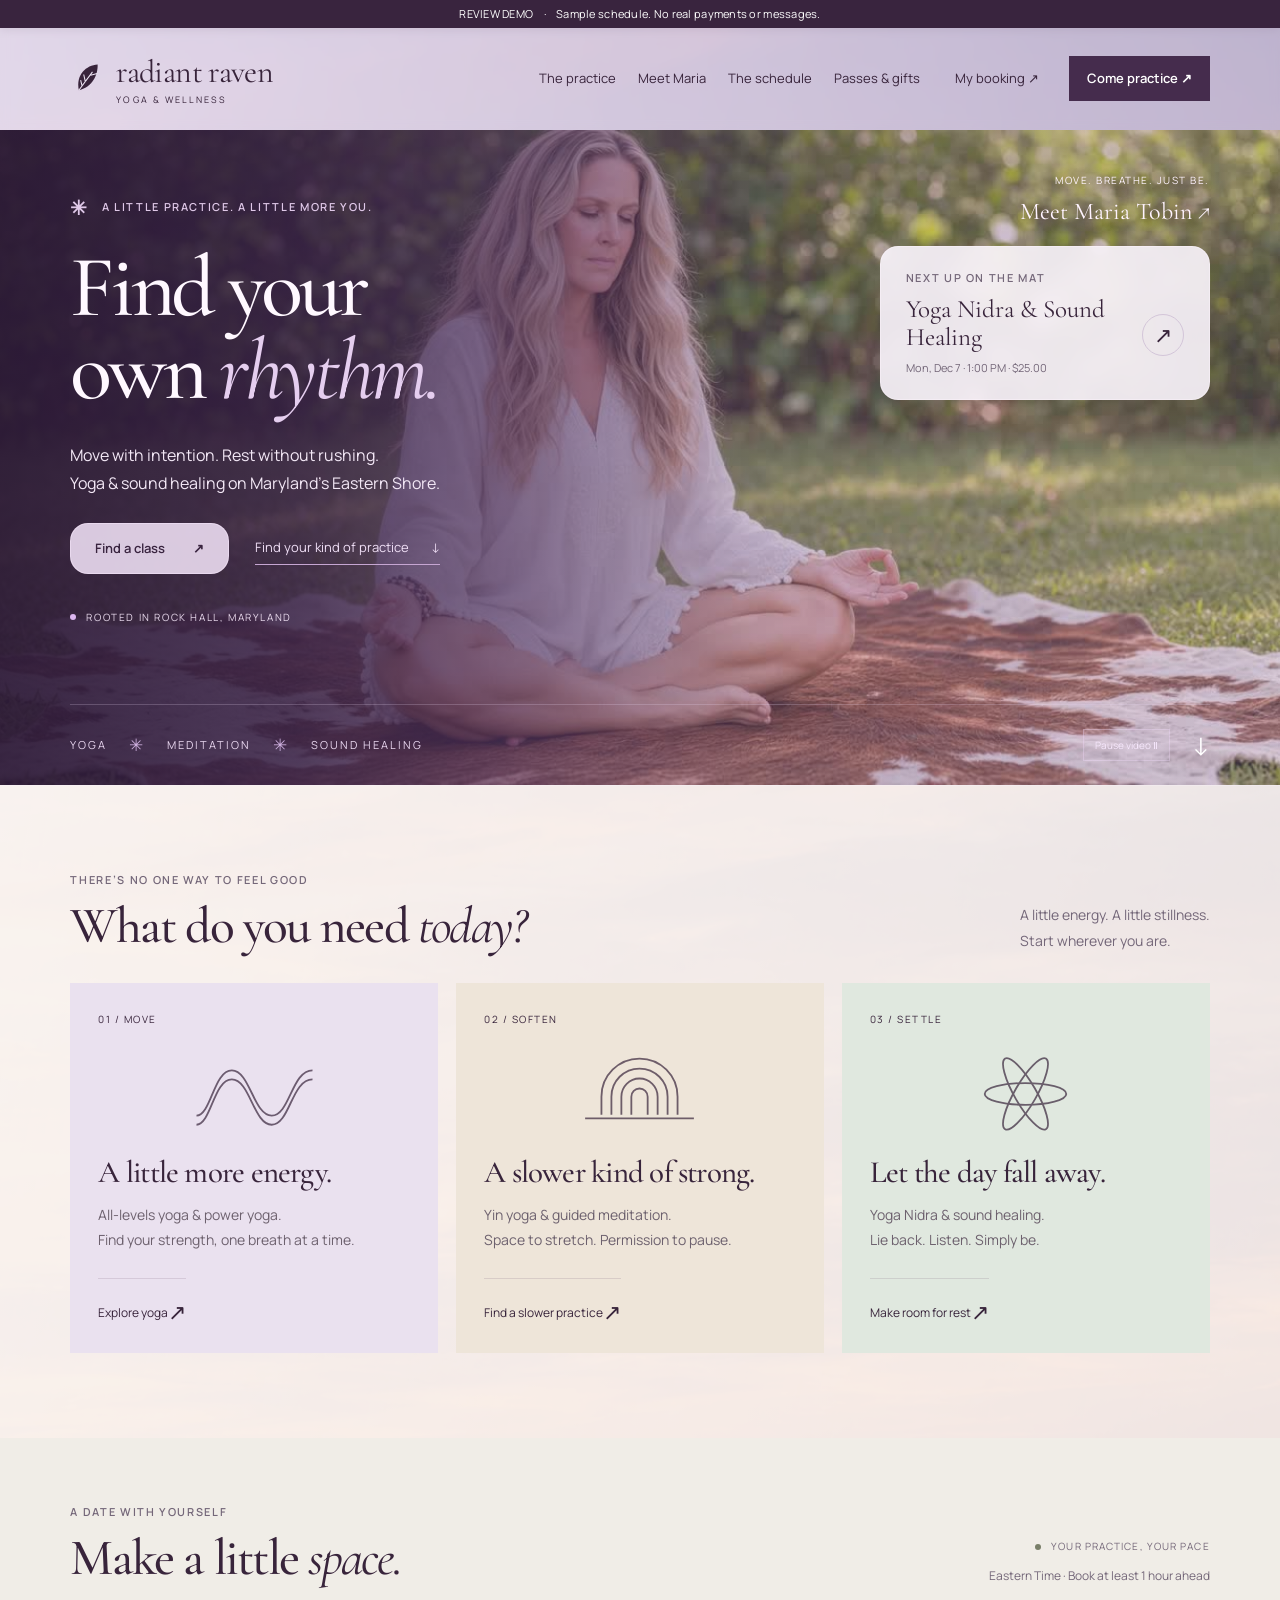
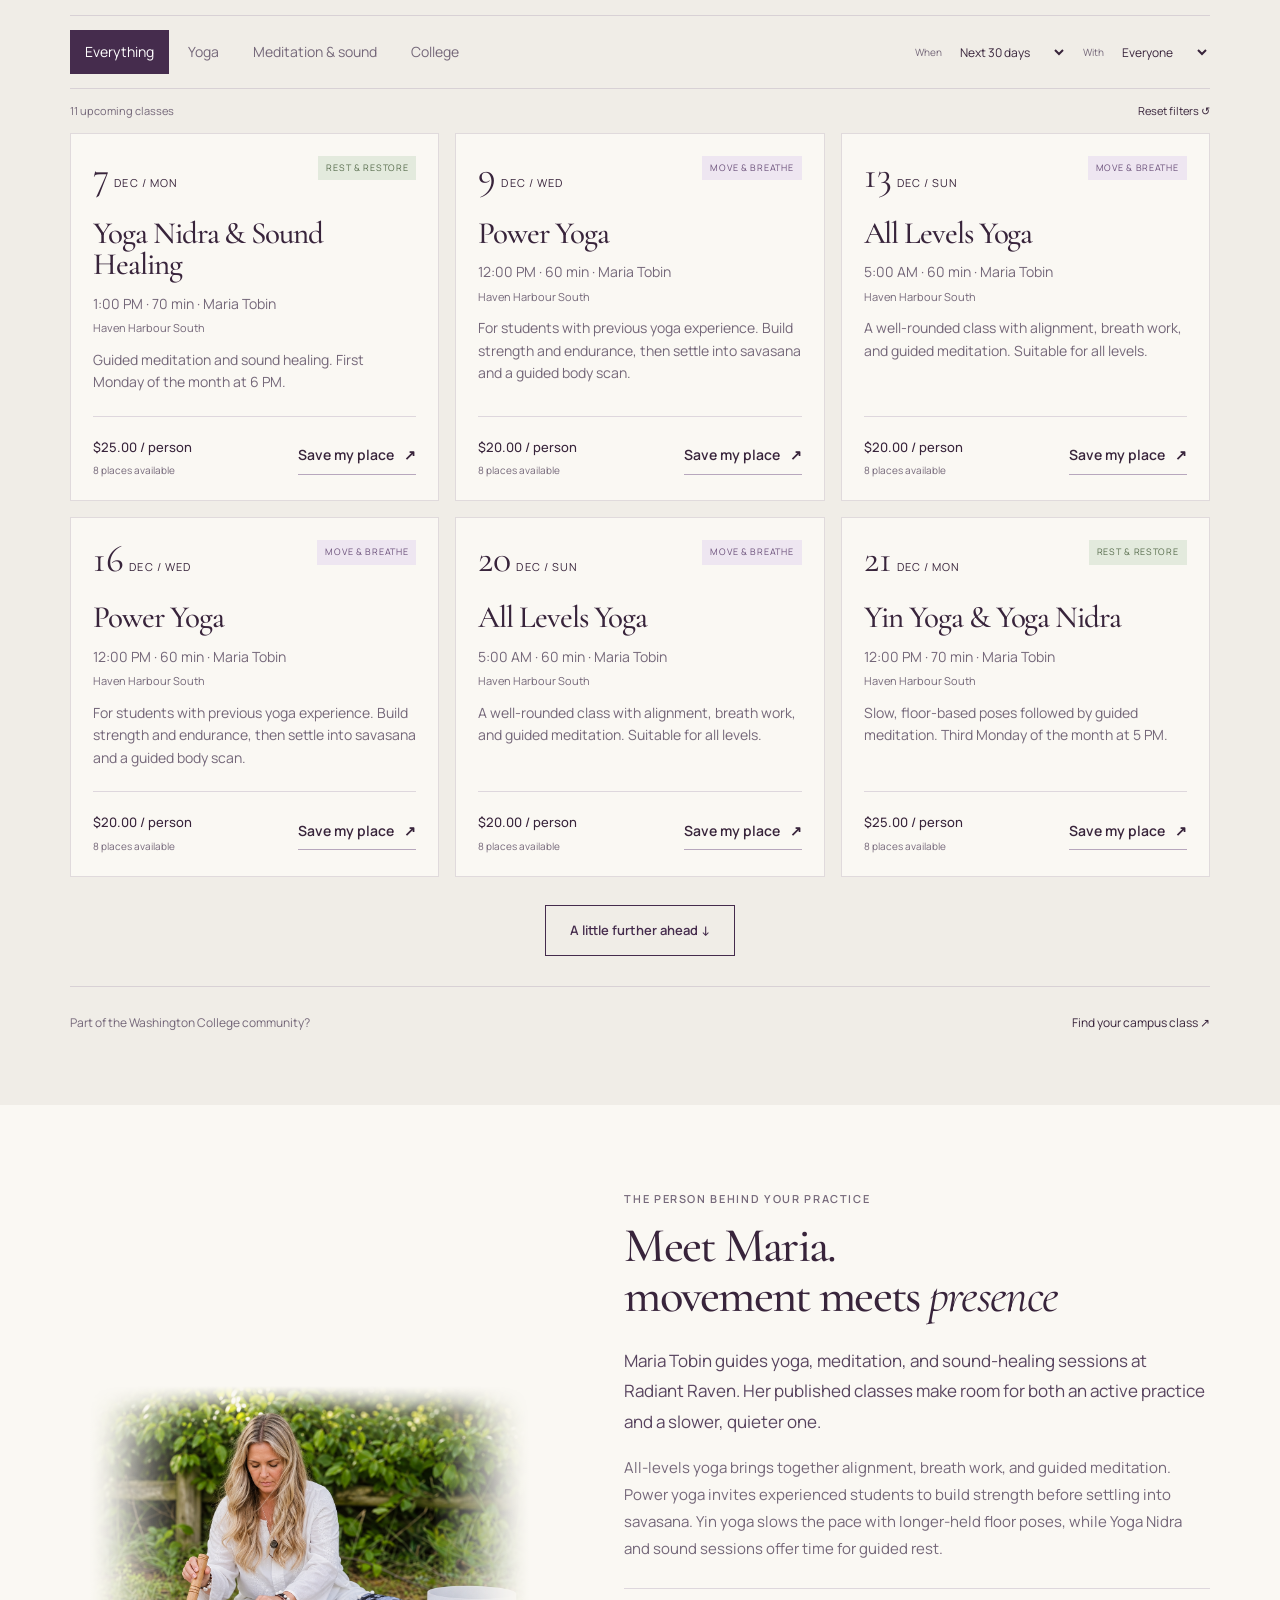
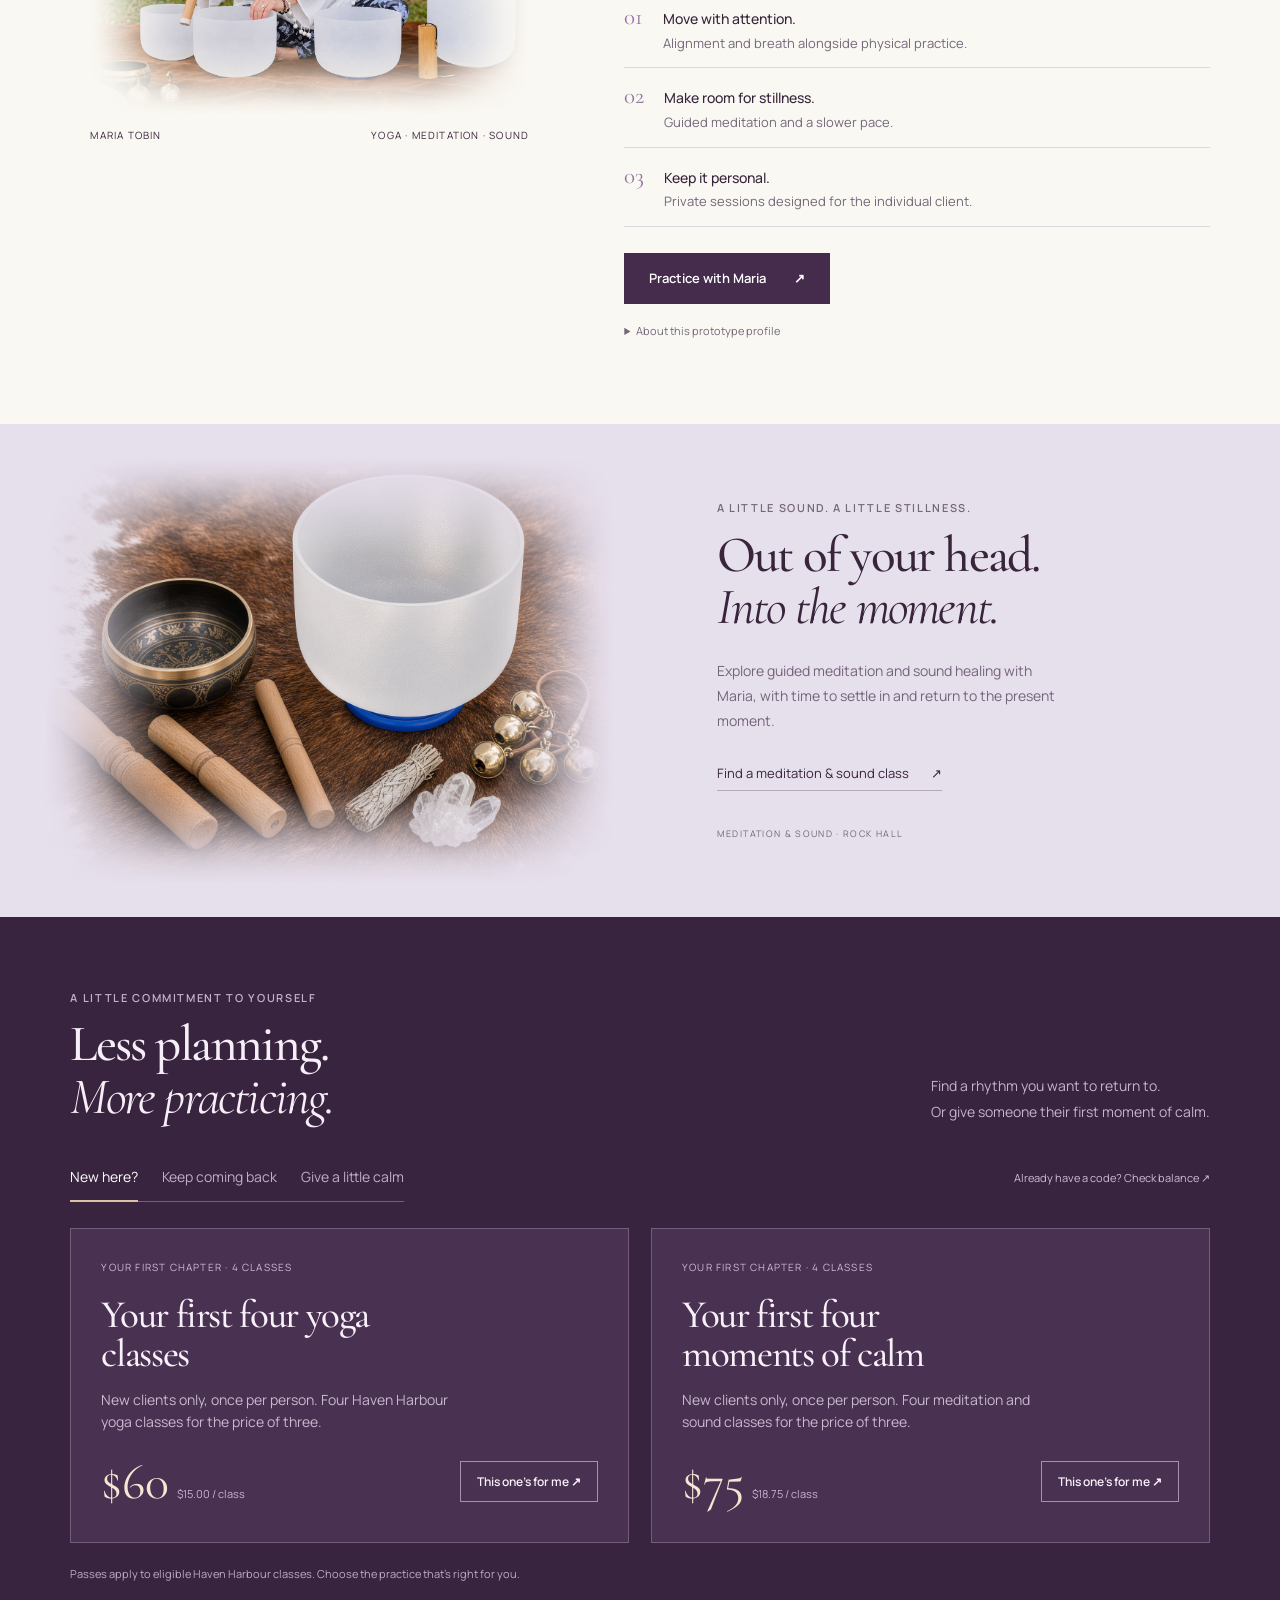
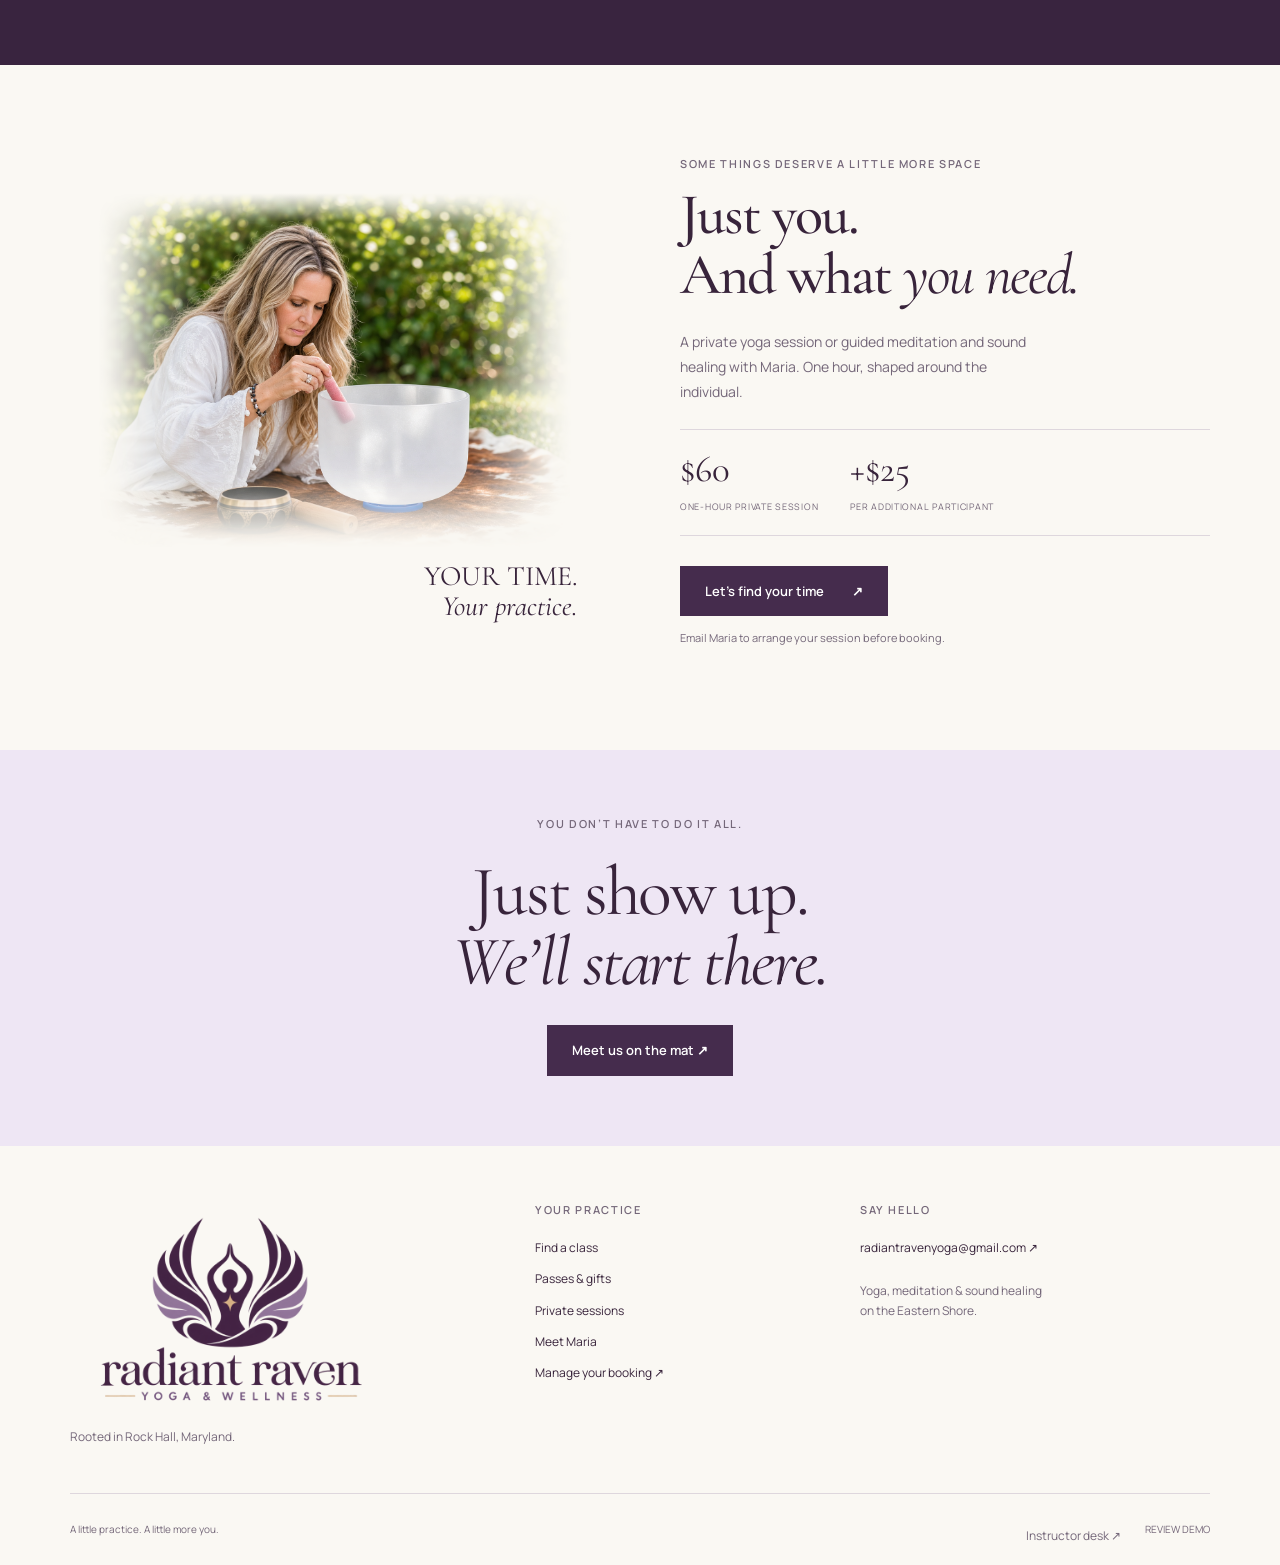
==== commit 78bb5027: "Update the About heading" ====
--- a/index.html
+++ b/index.html
@@ -5,7 +5,7 @@
 <section class="reveal-hero video-hero" aria-labelledby="hero-title"><div class="hero-video-backdrop" aria-hidden="true"><video id="hero-video" autoplay muted loop playsinline preload="metadata" poster="./assets/hero-video-poster-v1.jpg"><source src="./assets/radient-yoga-banner.mp4" type="video/mp4"></video></div><div class="hero-purple-wash" aria-hidden="true"></div><div class="hero-text-shade" aria-hidden="true"></div><div class="hero-copy"><p class="eyebrow"><span class="tiny-sun">✳</span> A LITTLE PRACTICE. A LITTLE MORE YOU.</p><h1 id="hero-title">Find your<br>own <em>rhythm.</em></h1><p class="hero-description">Move with intention. Rest without rushing.<br>Yoga & sound healing on Maryland’s Eastern Shore.</p><div class="hero-actions"><a class="button" href="#schedule">Find a class <span>↗</span></a><a class="text-link" href="#practice">Find your kind of practice <span>↓</span></a></div><div class="hero-location"><span class="location-dot"></span> ROOTED IN ROCK HALL, MARYLAND</div></div><div class="hero-visual video-hero-aside"><div class="video-founder-label"><span>MOVE. BREATHE. JUST BE.</span><a href="#about">Meet Maria Tobin ↗</a></div><div class="next-practice" id="next-practice"><span class="eyebrow">YOUR NEXT MOMENT</span><p>Finding the next class…</p></div></div><div class="hero-bottom"><span>YOGA</span><i>✳</i><span>MEDITATION</span><i>✳</i><span>SOUND HEALING</span><button class="motion-toggle" id="motion-toggle" aria-pressed="false">Pause video <span>Ⅱ</span></button><a href="#practice" aria-label="Explore your practice">↓</a></div></section>
 <section id="practice" class="practice-section"><div class="section-top"><div><p class="eyebrow">THERE’S NO ONE WAY TO FEEL GOOD</p><h2>What do you need <em>today?</em></h2></div><p class="section-description">A little energy. A little stillness.<br>Start wherever you are.</p></div><div class="practice-grid"><button class="practice-card move" data-practice="yoga"><span class="practice-number">01 / MOVE</span><svg viewBox="0 0 160 90" aria-hidden="true"><path d="M16 70c16 0 19-50 39-50s24 50 44 50 22-50 45-50M16 80c16 0 19-50 39-50s24 50 44 50 22-50 45-50" fill="none" stroke="currentColor" stroke-width="2"/></svg><h3>A little more energy.</h3><p>All-levels yoga & power yoga.<br>Find your strength, one breath at a time.</p><span class="practice-link">Explore yoga <b>↗</b></span></button><button class="practice-card soften" data-service="yin"><span class="practice-number">02 / SOFTEN</span><svg viewBox="0 0 160 90" aria-hidden="true"><path d="M20 73h120M38 69V49a42 42 0 0 1 84 0v20M49 69V49a31 31 0 0 1 62 0v20M60 69V49a20 20 0 0 1 40 0v20M71 69V49a9 9 0 0 1 18 0v20" fill="none" stroke="currentColor" stroke-width="2"/></svg><h3>A slower kind of strong.</h3><p>Yin yoga & guided meditation.<br>Space to stretch. Permission to pause.</p><span class="practice-link">Find a slower practice <b>↗</b></span></button><button class="practice-card settle" data-service="nidra"><span class="practice-number">03 / SETTLE</span><svg viewBox="0 0 160 90" aria-hidden="true"><g fill="none" stroke="currentColor" stroke-width="2"><ellipse cx="80" cy="46" rx="45" ry="12"/><ellipse cx="80" cy="46" rx="45" ry="12" transform="rotate(60 80 46)"/><ellipse cx="80" cy="46" rx="45" ry="12" transform="rotate(120 80 46)"/></g></svg><h3>Let the day fall away.</h3><p>Yoga Nidra & sound healing.<br>Lie back. Listen. Simply be.</p><span class="practice-link">Make room for rest <b>↗</b></span></button></div></section>
 </div><main id="customer"><section id="schedule" class="schedule-section"><div class="section-top"><div><p class="eyebrow">A DATE WITH YOURSELF</p><h2>Make a little <em>space.</em></h2></div><div class="schedule-note"><span class="live-dot"></span> YOUR PRACTICE, YOUR PACE<p>Eastern Time · Book at least 1 hour ahead</p></div></div><div class="schedule-toolbar"><div class="filters" role="group" aria-label="Class filters"><button class="filter active" data-filter="all" aria-pressed="true">Everything</button><button class="filter" data-filter="yoga" aria-pressed="false">Yoga</button><button class="filter" data-filter="sound" aria-pressed="false">Meditation & sound</button><button class="filter" data-filter="college" aria-pressed="false">College</button></div><div class="schedule-selects"><label>When<select id="date-range"><option value="30">Next 30 days</option><option value="7">Next 7 days</option><option value="all">All dates</option></select></label><label>With<select id="instructor"><option value="all">Everyone</option><option value="maria">Maria</option><option value="laura">Laura</option></select></label></div></div><div class="schedule-summary"><span id="schedule-count">Loading the schedule…</span><button id="reset-filters" class="quiet">Reset filters ↺</button></div><div id="class-list" aria-live="polite" class="class-list"></div><button id="more" class="button secondary more">A little further ahead <span>↓</span></button><div class="college-note">Part of the Washington College community? <button id="college-link" class="quiet">Find your campus class ↗</button></div></section>
-<section id="about" class="about-maria" aria-labelledby="about-title"><div class="about-maria-visual"><div class="about-photo"><img src="./assets/radiant-seated-expanded-v1.png" alt="AI-expanded portrait of Maria with several crystal singing bowls" loading="lazy"></div><div class="about-photo-caption"><span>MARIA TOBIN</span><span>YOGA · MEDITATION · SOUND</span></div></div><div class="about-maria-copy"><p class="eyebrow">THE PERSON BEHIND YOUR PRACTICE</p><h2 id="about-title">Meet Maria.<br>A little movement.<br><em>A little more presence.</em></h2><p class="about-intro">Maria Tobin guides yoga, meditation, and sound-healing sessions at Radiant Raven. Her published classes make room for both an active practice and a slower, quieter one.</p><p>All-levels yoga brings together alignment, breath work, and guided meditation. Power yoga invites experienced students to build strength before settling into savasana. Yin yoga slows the pace with longer-held floor poses, while Yoga Nidra and sound sessions offer time for guided rest.</p><div class="methodology"><div><span>01</span><p><strong>Move with attention.</strong>Alignment and breath alongside physical practice.</p></div><div><span>02</span><p><strong>Make room for stillness.</strong>Guided meditation and a slower pace.</p></div><div><span>03</span><p><strong>Keep it personal.</strong>Private sessions designed for the individual client.</p></div></div><a class="button" id="practice-maria" href="#schedule">Practice with Maria <span>↗</span></a><details class="about-source-note"><summary>About this prototype profile</summary><p>This is editorial prototype copy based on <a href="https://app.acuityscheduling.com/schedule/453cccf0" target="_blank" rel="noopener">Radiant Raven’s public class descriptions</a>, not a personal quotation. A founder biography, ownership role, qualifications still need Maria’s confirmation. No personal history or credentials have been invented.</p></details></div></section>
+<section id="about" class="about-maria" aria-labelledby="about-title"><div class="about-maria-visual"><div class="about-photo"><img src="./assets/radiant-seated-expanded-v1.png" alt="AI-expanded portrait of Maria with several crystal singing bowls" loading="lazy"></div><div class="about-photo-caption"><span>MARIA TOBIN</span><span>YOGA · MEDITATION · SOUND</span></div></div><div class="about-maria-copy"><p class="eyebrow">THE PERSON BEHIND YOUR PRACTICE</p><h2 id="about-title">Meet Maria.<br>movement meets <em>presence</em></h2><p class="about-intro">Maria Tobin guides yoga, meditation, and sound-healing sessions at Radiant Raven. Her published classes make room for both an active practice and a slower, quieter one.</p><p>All-levels yoga brings together alignment, breath work, and guided meditation. Power yoga invites experienced students to build strength before settling into savasana. Yin yoga slows the pace with longer-held floor poses, while Yoga Nidra and sound sessions offer time for guided rest.</p><div class="methodology"><div><span>01</span><p><strong>Move with attention.</strong>Alignment and breath alongside physical practice.</p></div><div><span>02</span><p><strong>Make room for stillness.</strong>Guided meditation and a slower pace.</p></div><div><span>03</span><p><strong>Keep it personal.</strong>Private sessions designed for the individual client.</p></div></div><a class="button" id="practice-maria" href="#schedule">Practice with Maria <span>↗</span></a><details class="about-source-note"><summary>About this prototype profile</summary><p>This is editorial prototype copy based on <a href="https://app.acuityscheduling.com/schedule/453cccf0" target="_blank" rel="noopener">Radiant Raven’s public class descriptions</a>, not a personal quotation. A founder biography, ownership role, qualifications still need Maria’s confirmation. No personal history or credentials have been invented.</p></details></div></section>
 <section class="waterside"><div class="waterside-photo"><img src="./assets/radiant-tools.jpg" alt="Crystal and metal singing bowls, wooden mallets, bells, and a quartz crystal" loading="lazy"></div><div class="waterside-copy"><p class="eyebrow">A LITTLE SOUND. A LITTLE STILLNESS.</p><h2>Out of your head.<br><em>Into the moment.</em></h2><p>Explore guided meditation and sound healing with Maria, with time to settle in and return to the present moment.</p><a href="#schedule" class="text-link">Find a meditation & sound class <span>↗</span></a><span class="waterside-caption">MEDITATION & SOUND · ROCK HALL</span></div></section>
 <section id="passes" class="passes-section"><div class="section-top"><div><p class="eyebrow">A LITTLE COMMITMENT TO YOURSELF</p><h2>Less planning.<br><em>More practicing.</em></h2></div><p class="section-description">Find a rhythm you want to return to.<br>Or give someone their first moment of calm.</p></div><div class="pass-controls"><div class="pass-tabs" role="group" aria-label="Choose a pass category"><button data-products="intro" class="active" aria-pressed="true">New here?</button><button data-products="regular" aria-pressed="false">Keep coming back</button><button data-products="gift" aria-pressed="false">Give a little calm</button></div><button class="quiet" id="balance">Already have a code? Check balance ↗</button></div><div id="products" class="products"></div><p class="pass-footnote">Passes apply to eligible Haven Harbour classes. Choose the practice that’s right for you.</p></section>
 <section id="private" class="private-section"><div class="private-portrait"><img src="./assets/radiant-private-expanded-v1.png" alt="AI-expanded prototype photograph of Maria with a crystal singing bowl" loading="lazy"><span>YOUR TIME.<br><em>Your practice.</em></span></div><div class="private-copy"><p class="eyebrow">SOME THINGS DESERVE A LITTLE MORE SPACE</p><h2>Just you.<br>And what <em>you need.</em></h2><p>A private yoga session or guided meditation and sound healing with Maria. One hour, shaped around the individual.</p><div class="private-pricing"><div><strong>$60</strong><span>ONE-HOUR PRIVATE SESSION</span></div><div><strong>+$25</strong><span>PER ADDITIONAL PARTICIPANT</span></div></div><a class="button" href="mailto:radiantravenyoga@gmail.com">Let’s find your time <span>↗</span></a><p class="subtle">Email Maria to arrange your session before booking.</p></div></section>
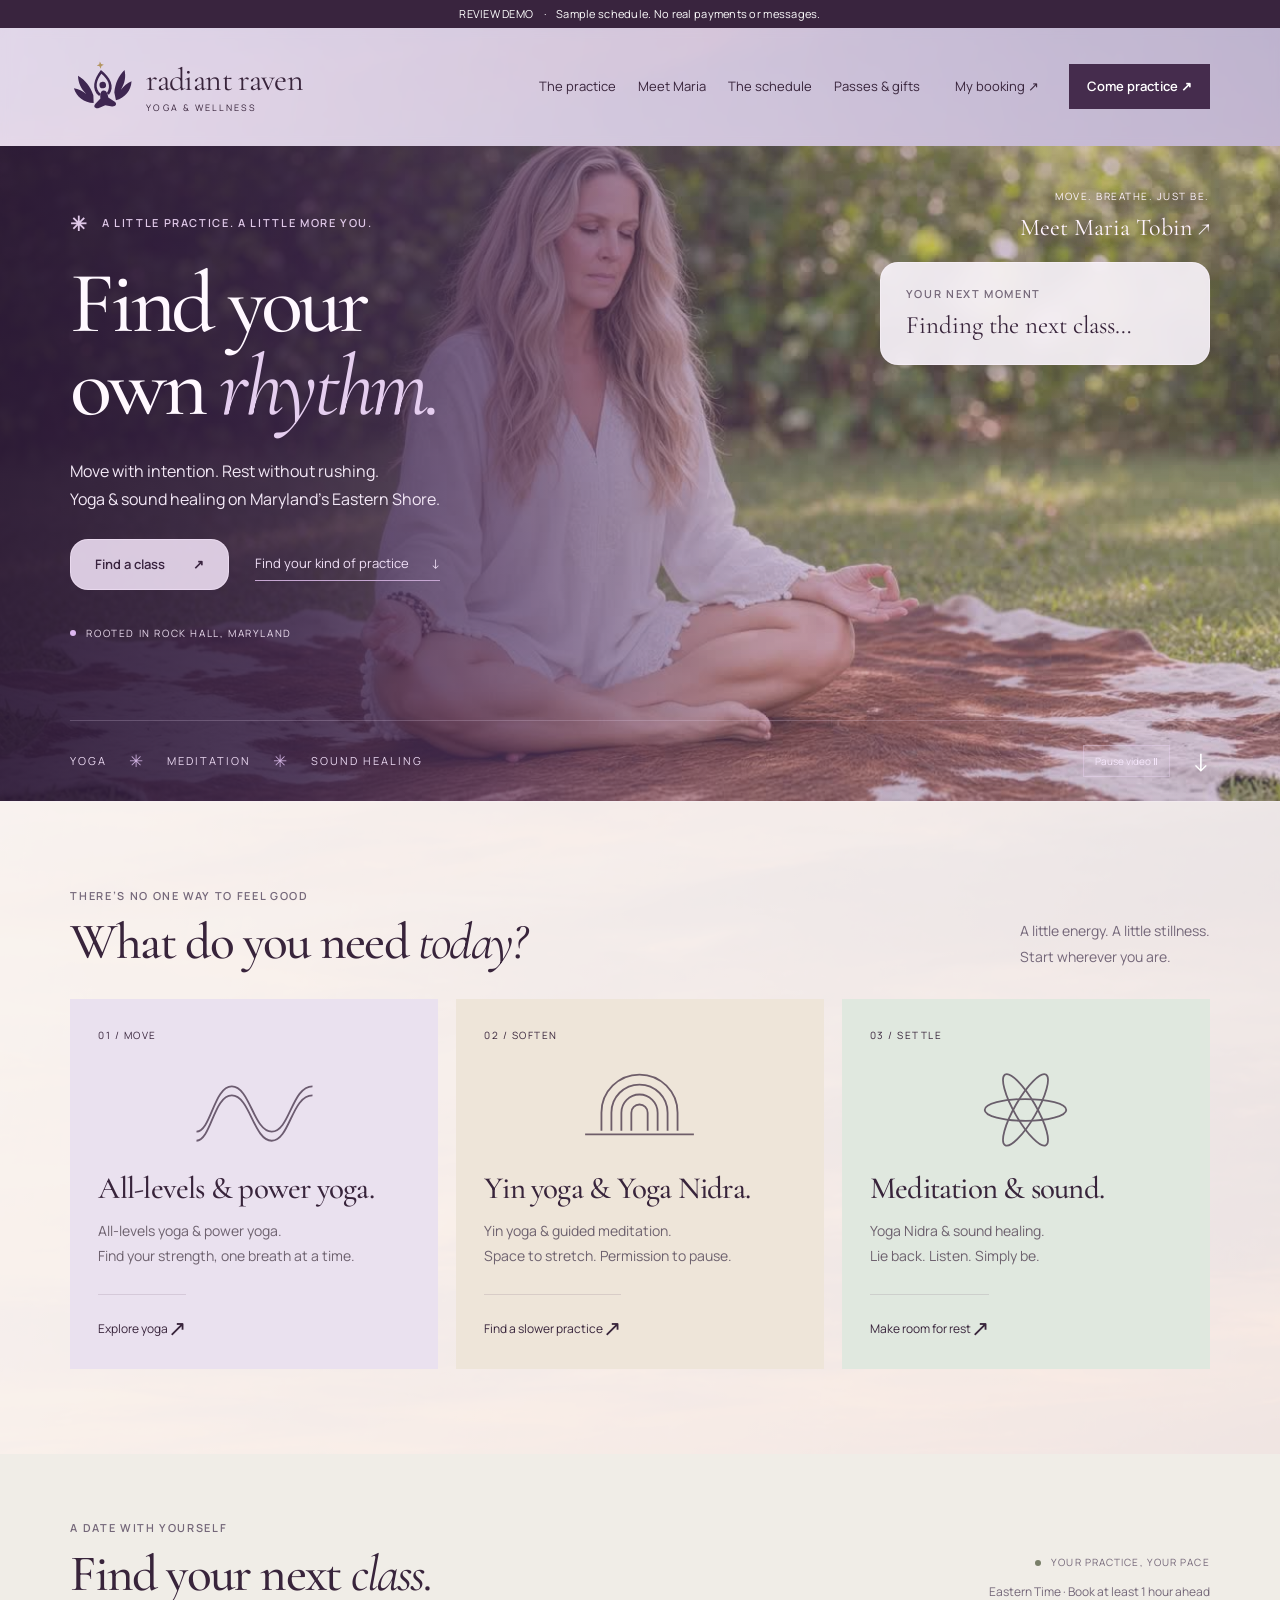
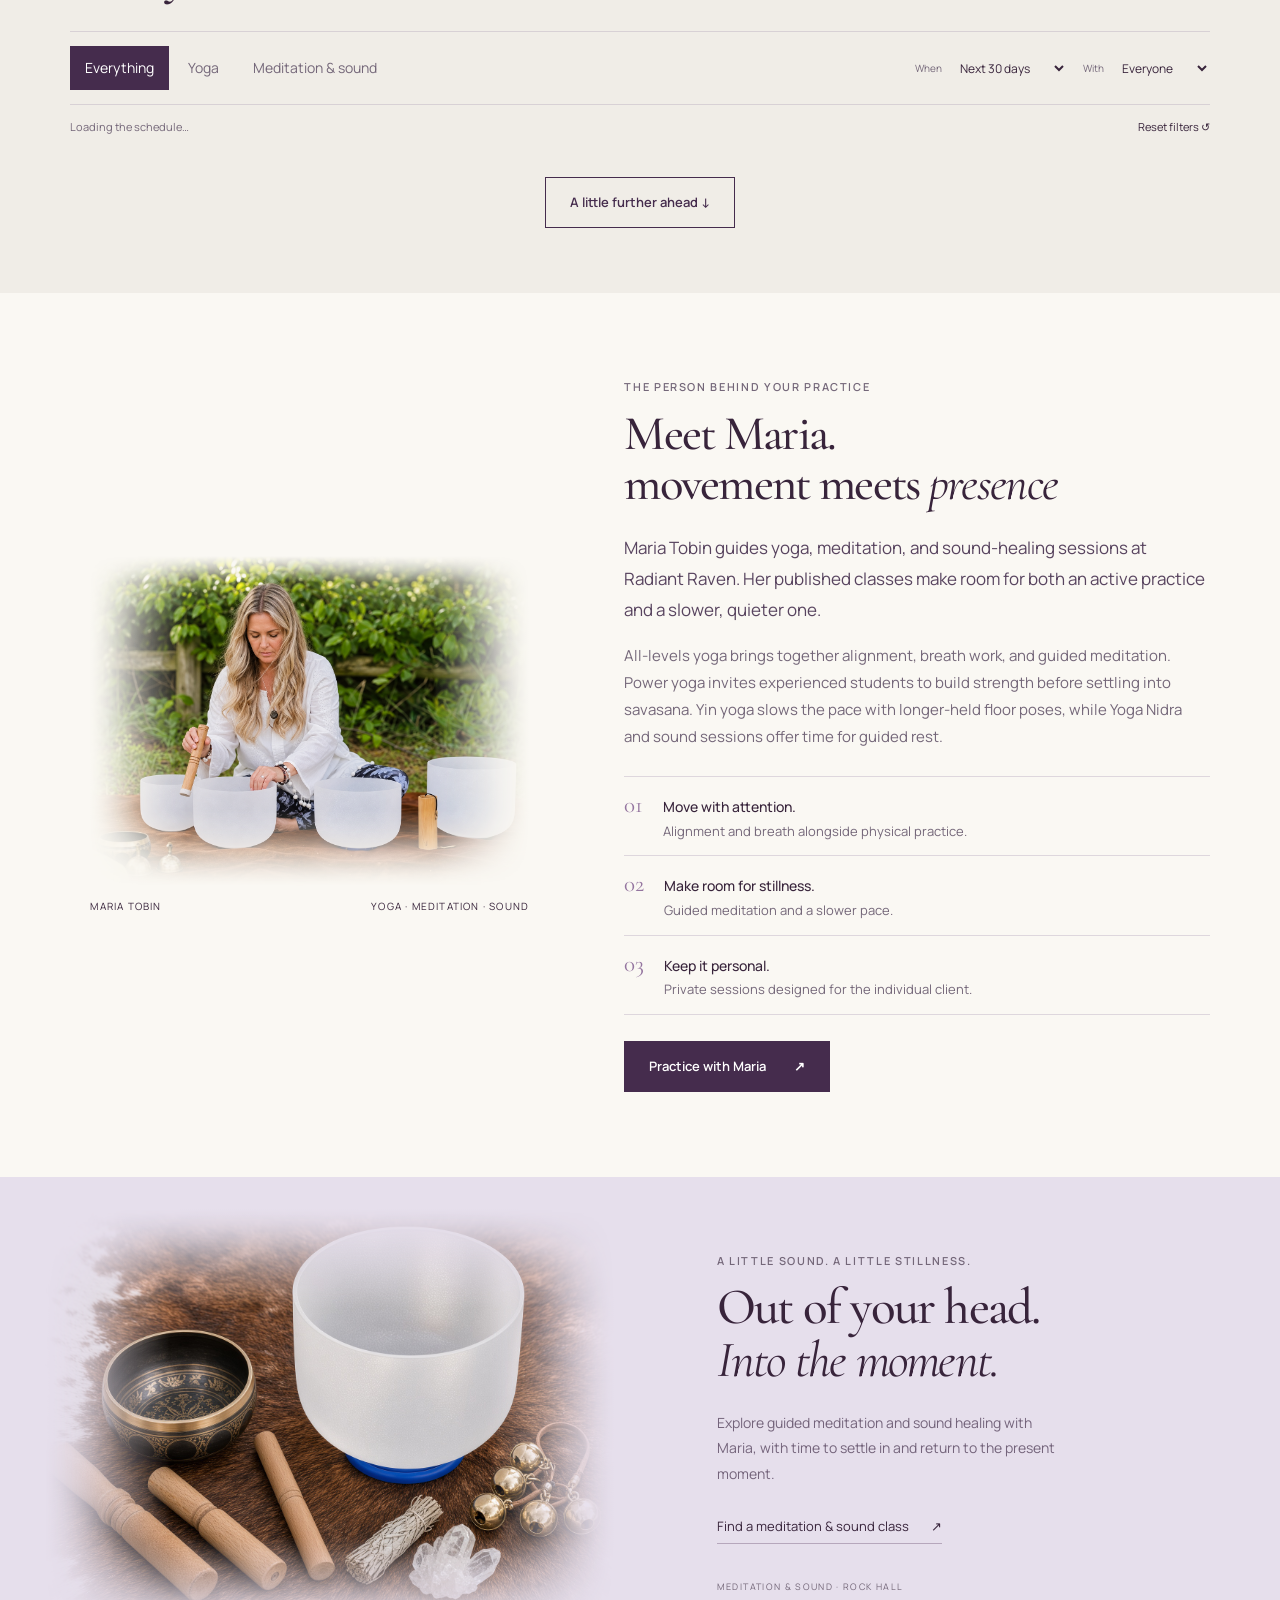
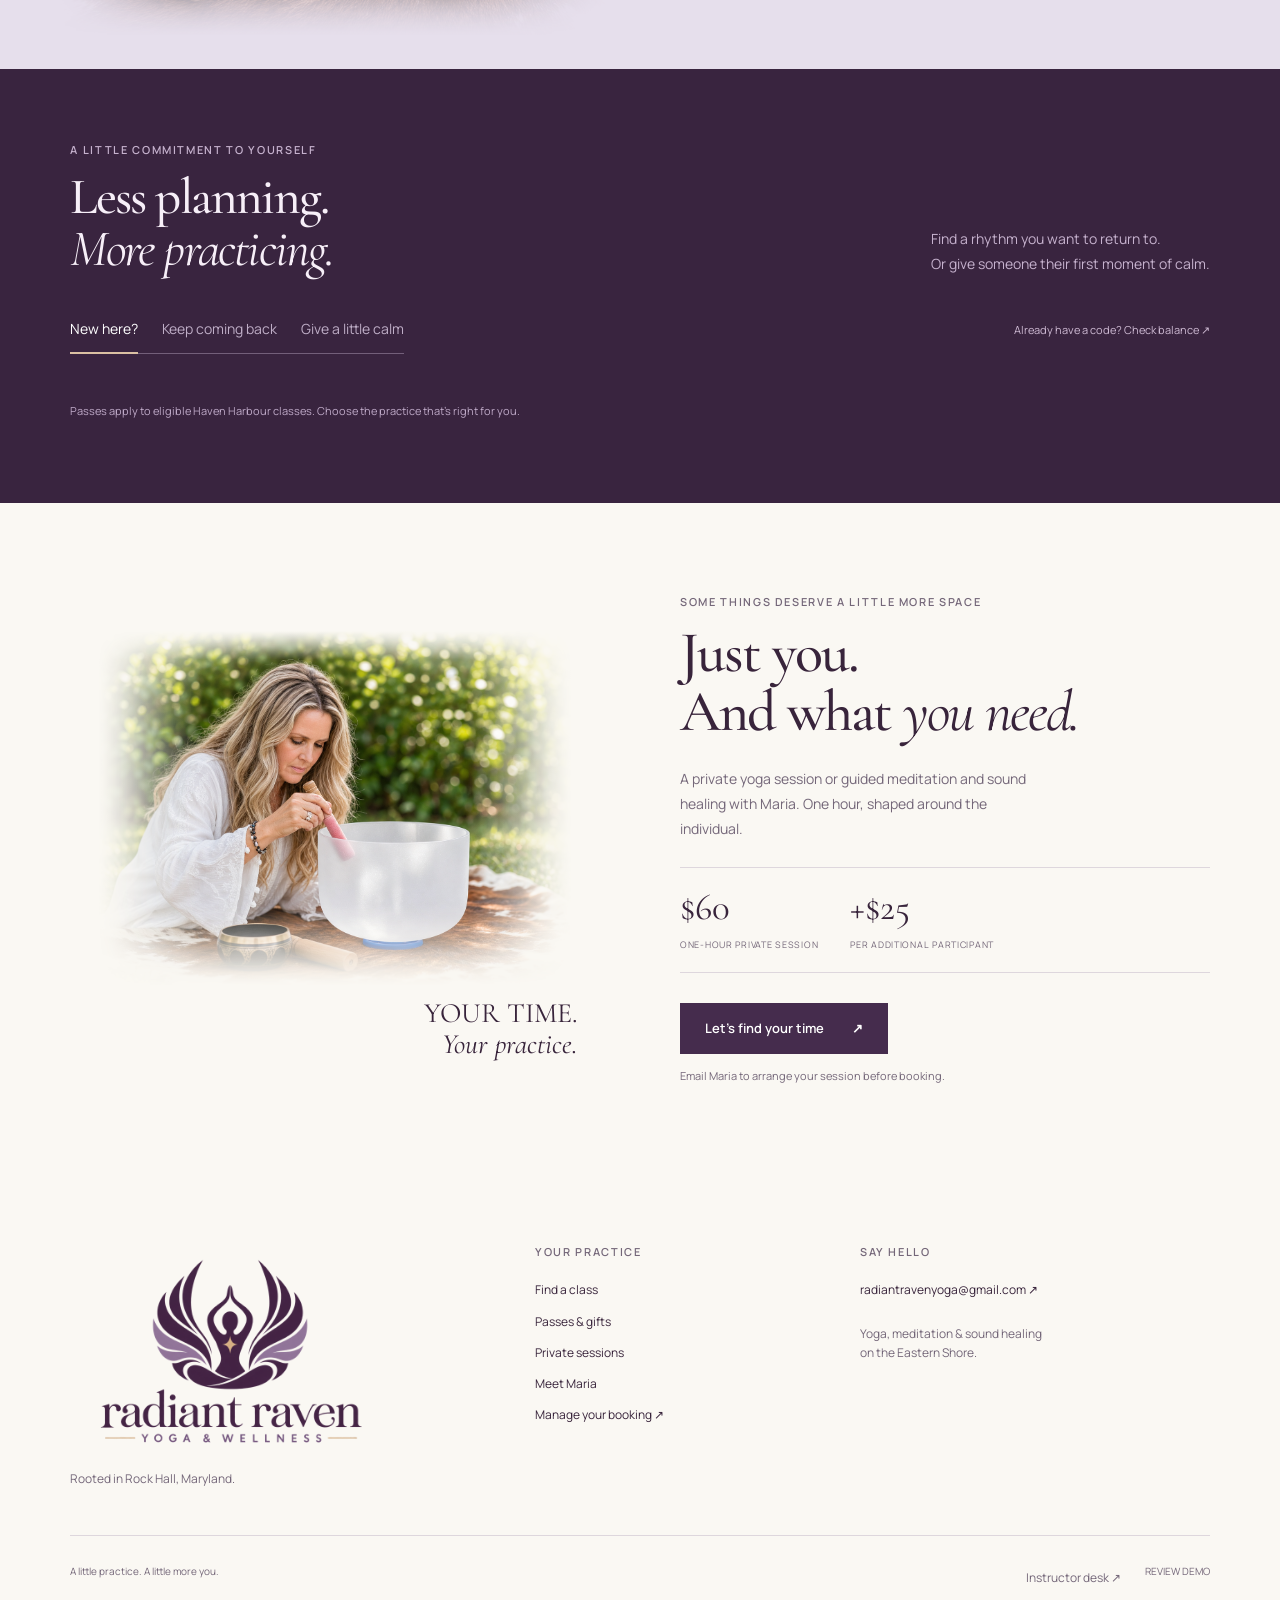
==== commit c6007141: "Clarify class navigation and align the customer branding" ====
--- a/index.html
+++ b/index.html
@@ -1,14 +1,14 @@
 <!doctype html>
 <html lang="en"><head><meta name="robots" content="noindex,nofollow"><meta charset="utf-8"><meta name="viewport" content="width=device-width,initial-scale=1"><title>Radiant Raven · Find your own rhythm</title><meta name="description" content="Yoga, meditation and sound healing by the water in Rock Hall, Maryland. Find your practice and reserve a class."><link rel="icon" href="./assets/favicon.svg"><link rel="stylesheet" href="./style.css"><link rel="stylesheet" href="./makeover.css"></head>
 <body class="rr-makeover"><div class="preview-banner">REVIEW DEMO <span>·</span> Sample schedule. No real payments or messages.</div>
-<div class="atmosphere"><div class="cloud-parallax" aria-hidden="true"><div class="cloud-drift"></div></div><div class="sky-tint" aria-hidden="true"></div><header class="site-header"><a class="brand" href="./index.html" aria-label="Radiant Raven home"><svg class="raven-mark" viewBox="0 0 48 48" aria-hidden="true"><path d="M10 38C8 17 24 6 39 7c-1 13-10 29-29 31Z" fill="currentColor"/><path d="m10 38 21-22M20 28l-1-10m9 2 9-1M15 33l-1-8" fill="none" stroke="#eee6f4" stroke-width="1.4"/></svg><span>radiant raven<small>YOGA & WELLNESS</small></span></a><nav aria-label="Main navigation"><a href="#practice">The practice</a><a href="#about">Meet Maria</a><a href="#schedule">The schedule</a><a href="#passes">Passes & gifts</a></nav><button class="quiet" id="manage">My booking <span>↗</span></button><a class="button header-book" href="#schedule">Come practice ↗</a></header>
+<div class="atmosphere"><div class="cloud-parallax" aria-hidden="true"><div class="cloud-drift"></div></div><div class="sky-tint" aria-hidden="true"></div><header class="site-header"><a class="brand" href="./index.html" aria-label="Radiant Raven home"><img class="raven-mark" src="./assets/raven-symbol.svg" alt=""><span>radiant raven<small>YOGA & WELLNESS</small></span></a><nav aria-label="Main navigation"><a href="#practice">The practice</a><a href="#about">Meet Maria</a><a href="#schedule">The schedule</a><a href="#passes">Passes & gifts</a></nav><button class="quiet" id="manage">My booking <span>↗</span></button><a class="button header-book" href="#schedule">Come practice ↗</a></header>
 <section class="reveal-hero video-hero" aria-labelledby="hero-title"><div class="hero-video-backdrop" aria-hidden="true"><video id="hero-video" autoplay muted loop playsinline preload="metadata" poster="./assets/hero-video-poster-v1.jpg"><source src="./assets/radient-yoga-banner.mp4" type="video/mp4"></video></div><div class="hero-purple-wash" aria-hidden="true"></div><div class="hero-text-shade" aria-hidden="true"></div><div class="hero-copy"><p class="eyebrow"><span class="tiny-sun">✳</span> A LITTLE PRACTICE. A LITTLE MORE YOU.</p><h1 id="hero-title">Find your<br>own <em>rhythm.</em></h1><p class="hero-description">Move with intention. Rest without rushing.<br>Yoga & sound healing on Maryland’s Eastern Shore.</p><div class="hero-actions"><a class="button" href="#schedule">Find a class <span>↗</span></a><a class="text-link" href="#practice">Find your kind of practice <span>↓</span></a></div><div class="hero-location"><span class="location-dot"></span> ROOTED IN ROCK HALL, MARYLAND</div></div><div class="hero-visual video-hero-aside"><div class="video-founder-label"><span>MOVE. BREATHE. JUST BE.</span><a href="#about">Meet Maria Tobin ↗</a></div><div class="next-practice" id="next-practice"><span class="eyebrow">YOUR NEXT MOMENT</span><p>Finding the next class…</p></div></div><div class="hero-bottom"><span>YOGA</span><i>✳</i><span>MEDITATION</span><i>✳</i><span>SOUND HEALING</span><button class="motion-toggle" id="motion-toggle" aria-pressed="false">Pause video <span>Ⅱ</span></button><a href="#practice" aria-label="Explore your practice">↓</a></div></section>
-<section id="practice" class="practice-section"><div class="section-top"><div><p class="eyebrow">THERE’S NO ONE WAY TO FEEL GOOD</p><h2>What do you need <em>today?</em></h2></div><p class="section-description">A little energy. A little stillness.<br>Start wherever you are.</p></div><div class="practice-grid"><button class="practice-card move" data-practice="yoga"><span class="practice-number">01 / MOVE</span><svg viewBox="0 0 160 90" aria-hidden="true"><path d="M16 70c16 0 19-50 39-50s24 50 44 50 22-50 45-50M16 80c16 0 19-50 39-50s24 50 44 50 22-50 45-50" fill="none" stroke="currentColor" stroke-width="2"/></svg><h3>A little more energy.</h3><p>All-levels yoga & power yoga.<br>Find your strength, one breath at a time.</p><span class="practice-link">Explore yoga <b>↗</b></span></button><button class="practice-card soften" data-service="yin"><span class="practice-number">02 / SOFTEN</span><svg viewBox="0 0 160 90" aria-hidden="true"><path d="M20 73h120M38 69V49a42 42 0 0 1 84 0v20M49 69V49a31 31 0 0 1 62 0v20M60 69V49a20 20 0 0 1 40 0v20M71 69V49a9 9 0 0 1 18 0v20" fill="none" stroke="currentColor" stroke-width="2"/></svg><h3>A slower kind of strong.</h3><p>Yin yoga & guided meditation.<br>Space to stretch. Permission to pause.</p><span class="practice-link">Find a slower practice <b>↗</b></span></button><button class="practice-card settle" data-service="nidra"><span class="practice-number">03 / SETTLE</span><svg viewBox="0 0 160 90" aria-hidden="true"><g fill="none" stroke="currentColor" stroke-width="2"><ellipse cx="80" cy="46" rx="45" ry="12"/><ellipse cx="80" cy="46" rx="45" ry="12" transform="rotate(60 80 46)"/><ellipse cx="80" cy="46" rx="45" ry="12" transform="rotate(120 80 46)"/></g></svg><h3>Let the day fall away.</h3><p>Yoga Nidra & sound healing.<br>Lie back. Listen. Simply be.</p><span class="practice-link">Make room for rest <b>↗</b></span></button></div></section>
-</div><main id="customer"><section id="schedule" class="schedule-section"><div class="section-top"><div><p class="eyebrow">A DATE WITH YOURSELF</p><h2>Make a little <em>space.</em></h2></div><div class="schedule-note"><span class="live-dot"></span> YOUR PRACTICE, YOUR PACE<p>Eastern Time · Book at least 1 hour ahead</p></div></div><div class="schedule-toolbar"><div class="filters" role="group" aria-label="Class filters"><button class="filter active" data-filter="all" aria-pressed="true">Everything</button><button class="filter" data-filter="yoga" aria-pressed="false">Yoga</button><button class="filter" data-filter="sound" aria-pressed="false">Meditation & sound</button><button class="filter" data-filter="college" aria-pressed="false">College</button></div><div class="schedule-selects"><label>When<select id="date-range"><option value="30">Next 30 days</option><option value="7">Next 7 days</option><option value="all">All dates</option></select></label><label>With<select id="instructor"><option value="all">Everyone</option><option value="maria">Maria</option><option value="laura">Laura</option></select></label></div></div><div class="schedule-summary"><span id="schedule-count">Loading the schedule…</span><button id="reset-filters" class="quiet">Reset filters ↺</button></div><div id="class-list" aria-live="polite" class="class-list"></div><button id="more" class="button secondary more">A little further ahead <span>↓</span></button><div class="college-note">Part of the Washington College community? <button id="college-link" class="quiet">Find your campus class ↗</button></div></section>
-<section id="about" class="about-maria" aria-labelledby="about-title"><div class="about-maria-visual"><div class="about-photo"><img src="./assets/radiant-seated-expanded-v1.png" alt="AI-expanded portrait of Maria with several crystal singing bowls" loading="lazy"></div><div class="about-photo-caption"><span>MARIA TOBIN</span><span>YOGA · MEDITATION · SOUND</span></div></div><div class="about-maria-copy"><p class="eyebrow">THE PERSON BEHIND YOUR PRACTICE</p><h2 id="about-title">Meet Maria.<br>movement meets <em>presence</em></h2><p class="about-intro">Maria Tobin guides yoga, meditation, and sound-healing sessions at Radiant Raven. Her published classes make room for both an active practice and a slower, quieter one.</p><p>All-levels yoga brings together alignment, breath work, and guided meditation. Power yoga invites experienced students to build strength before settling into savasana. Yin yoga slows the pace with longer-held floor poses, while Yoga Nidra and sound sessions offer time for guided rest.</p><div class="methodology"><div><span>01</span><p><strong>Move with attention.</strong>Alignment and breath alongside physical practice.</p></div><div><span>02</span><p><strong>Make room for stillness.</strong>Guided meditation and a slower pace.</p></div><div><span>03</span><p><strong>Keep it personal.</strong>Private sessions designed for the individual client.</p></div></div><a class="button" id="practice-maria" href="#schedule">Practice with Maria <span>↗</span></a><details class="about-source-note"><summary>About this prototype profile</summary><p>This is editorial prototype copy based on <a href="https://app.acuityscheduling.com/schedule/453cccf0" target="_blank" rel="noopener">Radiant Raven’s public class descriptions</a>, not a personal quotation. A founder biography, ownership role, qualifications still need Maria’s confirmation. No personal history or credentials have been invented.</p></details></div></section>
+<section id="practice" class="practice-section"><div class="section-top"><div><p class="eyebrow">THERE’S NO ONE WAY TO FEEL GOOD</p><h2>What do you need <em>today?</em></h2></div><p class="section-description">A little energy. A little stillness.<br>Start wherever you are.</p></div><div class="practice-grid"><button class="practice-card move" data-practice="yoga"><span class="practice-number">01 / MOVE</span><svg viewBox="0 0 160 90" aria-hidden="true"><path d="M16 70c16 0 19-50 39-50s24 50 44 50 22-50 45-50M16 80c16 0 19-50 39-50s24 50 44 50 22-50 45-50" fill="none" stroke="currentColor" stroke-width="2"/></svg><h3>All-levels &amp; power yoga.</h3><p>All-levels yoga & power yoga.<br>Find your strength, one breath at a time.</p><span class="practice-link">Explore yoga <b>↗</b></span></button><button class="practice-card soften" data-service="yin"><span class="practice-number">02 / SOFTEN</span><svg viewBox="0 0 160 90" aria-hidden="true"><path d="M20 73h120M38 69V49a42 42 0 0 1 84 0v20M49 69V49a31 31 0 0 1 62 0v20M60 69V49a20 20 0 0 1 40 0v20M71 69V49a9 9 0 0 1 18 0v20" fill="none" stroke="currentColor" stroke-width="2"/></svg><h3>Yin yoga &amp; Yoga Nidra.</h3><p>Yin yoga & guided meditation.<br>Space to stretch. Permission to pause.</p><span class="practice-link">Find a slower practice <b>↗</b></span></button><button class="practice-card settle" data-service="nidra"><span class="practice-number">03 / SETTLE</span><svg viewBox="0 0 160 90" aria-hidden="true"><g fill="none" stroke="currentColor" stroke-width="2"><ellipse cx="80" cy="46" rx="45" ry="12"/><ellipse cx="80" cy="46" rx="45" ry="12" transform="rotate(60 80 46)"/><ellipse cx="80" cy="46" rx="45" ry="12" transform="rotate(120 80 46)"/></g></svg><h3>Meditation &amp; sound.</h3><p>Yoga Nidra & sound healing.<br>Lie back. Listen. Simply be.</p><span class="practice-link">Make room for rest <b>↗</b></span></button></div></section>
+</div><main id="customer"><section id="schedule" class="schedule-section"><div class="section-top"><div><p class="eyebrow">A DATE WITH YOURSELF</p><h2>Find your next <em>class.</em></h2></div><div class="schedule-note"><span class="live-dot"></span> YOUR PRACTICE, YOUR PACE<p>Eastern Time · Book at least 1 hour ahead</p></div></div><div class="schedule-toolbar"><div class="filters" role="group" aria-label="Class filters"><button class="filter active" data-filter="all" aria-pressed="true">Everything</button><button class="filter" data-filter="yoga" aria-pressed="false">Yoga</button><button class="filter" data-filter="sound" aria-pressed="false">Meditation & sound</button></div><div class="schedule-selects"><label>When<select id="date-range"><option value="30">Next 30 days</option><option value="7">Next 7 days</option><option value="all">All dates</option></select></label><label>With<select id="instructor"><option value="all">Everyone</option><option value="maria">Maria</option><option value="laura">Laura</option></select></label></div></div><div class="schedule-summary"><span id="schedule-count">Loading the schedule…</span><button id="reset-filters" class="quiet">Reset filters ↺</button></div><div id="class-list" aria-live="polite" class="class-list"></div><button id="more" class="button secondary more">A little further ahead <span>↓</span></button></section>
+<section id="about" class="about-maria" aria-labelledby="about-title"><div class="about-maria-visual"><div class="about-photo"><img src="./assets/radiant-seated-expanded-v1.png" alt="AI-expanded portrait of Maria with several crystal singing bowls" loading="lazy"></div><div class="about-photo-caption"><span>MARIA TOBIN</span><span>YOGA · MEDITATION · SOUND</span></div></div><div class="about-maria-copy"><p class="eyebrow">THE PERSON BEHIND YOUR PRACTICE</p><h2 id="about-title">Meet Maria.<br>movement meets <em>presence</em></h2><p class="about-intro">Maria Tobin guides yoga, meditation, and sound-healing sessions at Radiant Raven. Her published classes make room for both an active practice and a slower, quieter one.</p><p>All-levels yoga brings together alignment, breath work, and guided meditation. Power yoga invites experienced students to build strength before settling into savasana. Yin yoga slows the pace with longer-held floor poses, while Yoga Nidra and sound sessions offer time for guided rest.</p><div class="methodology"><div><span>01</span><p><strong>Move with attention.</strong>Alignment and breath alongside physical practice.</p></div><div><span>02</span><p><strong>Make room for stillness.</strong>Guided meditation and a slower pace.</p></div><div><span>03</span><p><strong>Keep it personal.</strong>Private sessions designed for the individual client.</p></div></div><a class="button" id="practice-maria" href="#schedule">Practice with Maria <span>↗</span></a></div></section>
 <section class="waterside"><div class="waterside-photo"><img src="./assets/radiant-tools.jpg" alt="Crystal and metal singing bowls, wooden mallets, bells, and a quartz crystal" loading="lazy"></div><div class="waterside-copy"><p class="eyebrow">A LITTLE SOUND. A LITTLE STILLNESS.</p><h2>Out of your head.<br><em>Into the moment.</em></h2><p>Explore guided meditation and sound healing with Maria, with time to settle in and return to the present moment.</p><a href="#schedule" class="text-link">Find a meditation & sound class <span>↗</span></a><span class="waterside-caption">MEDITATION & SOUND · ROCK HALL</span></div></section>
 <section id="passes" class="passes-section"><div class="section-top"><div><p class="eyebrow">A LITTLE COMMITMENT TO YOURSELF</p><h2>Less planning.<br><em>More practicing.</em></h2></div><p class="section-description">Find a rhythm you want to return to.<br>Or give someone their first moment of calm.</p></div><div class="pass-controls"><div class="pass-tabs" role="group" aria-label="Choose a pass category"><button data-products="intro" class="active" aria-pressed="true">New here?</button><button data-products="regular" aria-pressed="false">Keep coming back</button><button data-products="gift" aria-pressed="false">Give a little calm</button></div><button class="quiet" id="balance">Already have a code? Check balance ↗</button></div><div id="products" class="products"></div><p class="pass-footnote">Passes apply to eligible Haven Harbour classes. Choose the practice that’s right for you.</p></section>
 <section id="private" class="private-section"><div class="private-portrait"><img src="./assets/radiant-private-expanded-v1.png" alt="AI-expanded prototype photograph of Maria with a crystal singing bowl" loading="lazy"><span>YOUR TIME.<br><em>Your practice.</em></span></div><div class="private-copy"><p class="eyebrow">SOME THINGS DESERVE A LITTLE MORE SPACE</p><h2>Just you.<br>And what <em>you need.</em></h2><p>A private yoga session or guided meditation and sound healing with Maria. One hour, shaped around the individual.</p><div class="private-pricing"><div><strong>$60</strong><span>ONE-HOUR PRIVATE SESSION</span></div><div><strong>+$25</strong><span>PER ADDITIONAL PARTICIPANT</span></div></div><a class="button" href="mailto:radiantravenyoga@gmail.com">Let’s find your time <span>↗</span></a><p class="subtle">Email Maria to arrange your session before booking.</p></div></section>
-<section class="closing-note"><p class="eyebrow">YOU DON’T HAVE TO DO IT ALL.</p><p>Just show up.<br><em>We’ll start there.</em></p><a class="button" href="#schedule">Meet us on the mat ↗</a></section></main>
+</main>
 <footer class="site-footer" id="footer"><div class="footer-brand"><a class="footer-logo-link" href="./index.html" aria-label="Radiant Raven Yoga and Wellness home"><img class="footer-logo" src="./assets/radiant-raven-logo-v2.png?v=footer-20261014" alt="Radiant Raven Yoga and Wellness — meditation figure and raven wings"></a><p>Rooted in Rock Hall, Maryland.</p></div><div><p class="eyebrow">YOUR PRACTICE</p><a href="#schedule">Find a class</a><a href="#passes">Passes & gifts</a><a href="#private">Private sessions</a><a href="#about">Meet Maria</a><button class="quiet" id="manage-footer">Manage your booking ↗</button></div><div><p class="eyebrow">SAY HELLO</p><a href="mailto:radiantravenyoga@gmail.com">radiantravenyoga@gmail.com ↗</a><p class="subtle">Yoga, meditation & sound healing<br>on the Eastern Shore.</p></div><div class="footer-bottom"><span>A little practice. A little more you.</span><a href="./owner-demo.html">Instructor desk ↗</a><span>REVIEW DEMO</span></div></footer>
 <div class="mobile-dock"><a href="#schedule">Find a class ↗</a><button id="mobile-manage">My booking</button></div><dialog id="modal"><button class="close quiet" aria-label="Close dialog">×</button><div id="modal-content"></div></dialog><div id="toast" role="status"></div><script src="./demo-catalog.js"></script><script src="./demo-api.js"></script><script src="./app.js"></script><script src="./atmosphere.js"></script></body></html>
